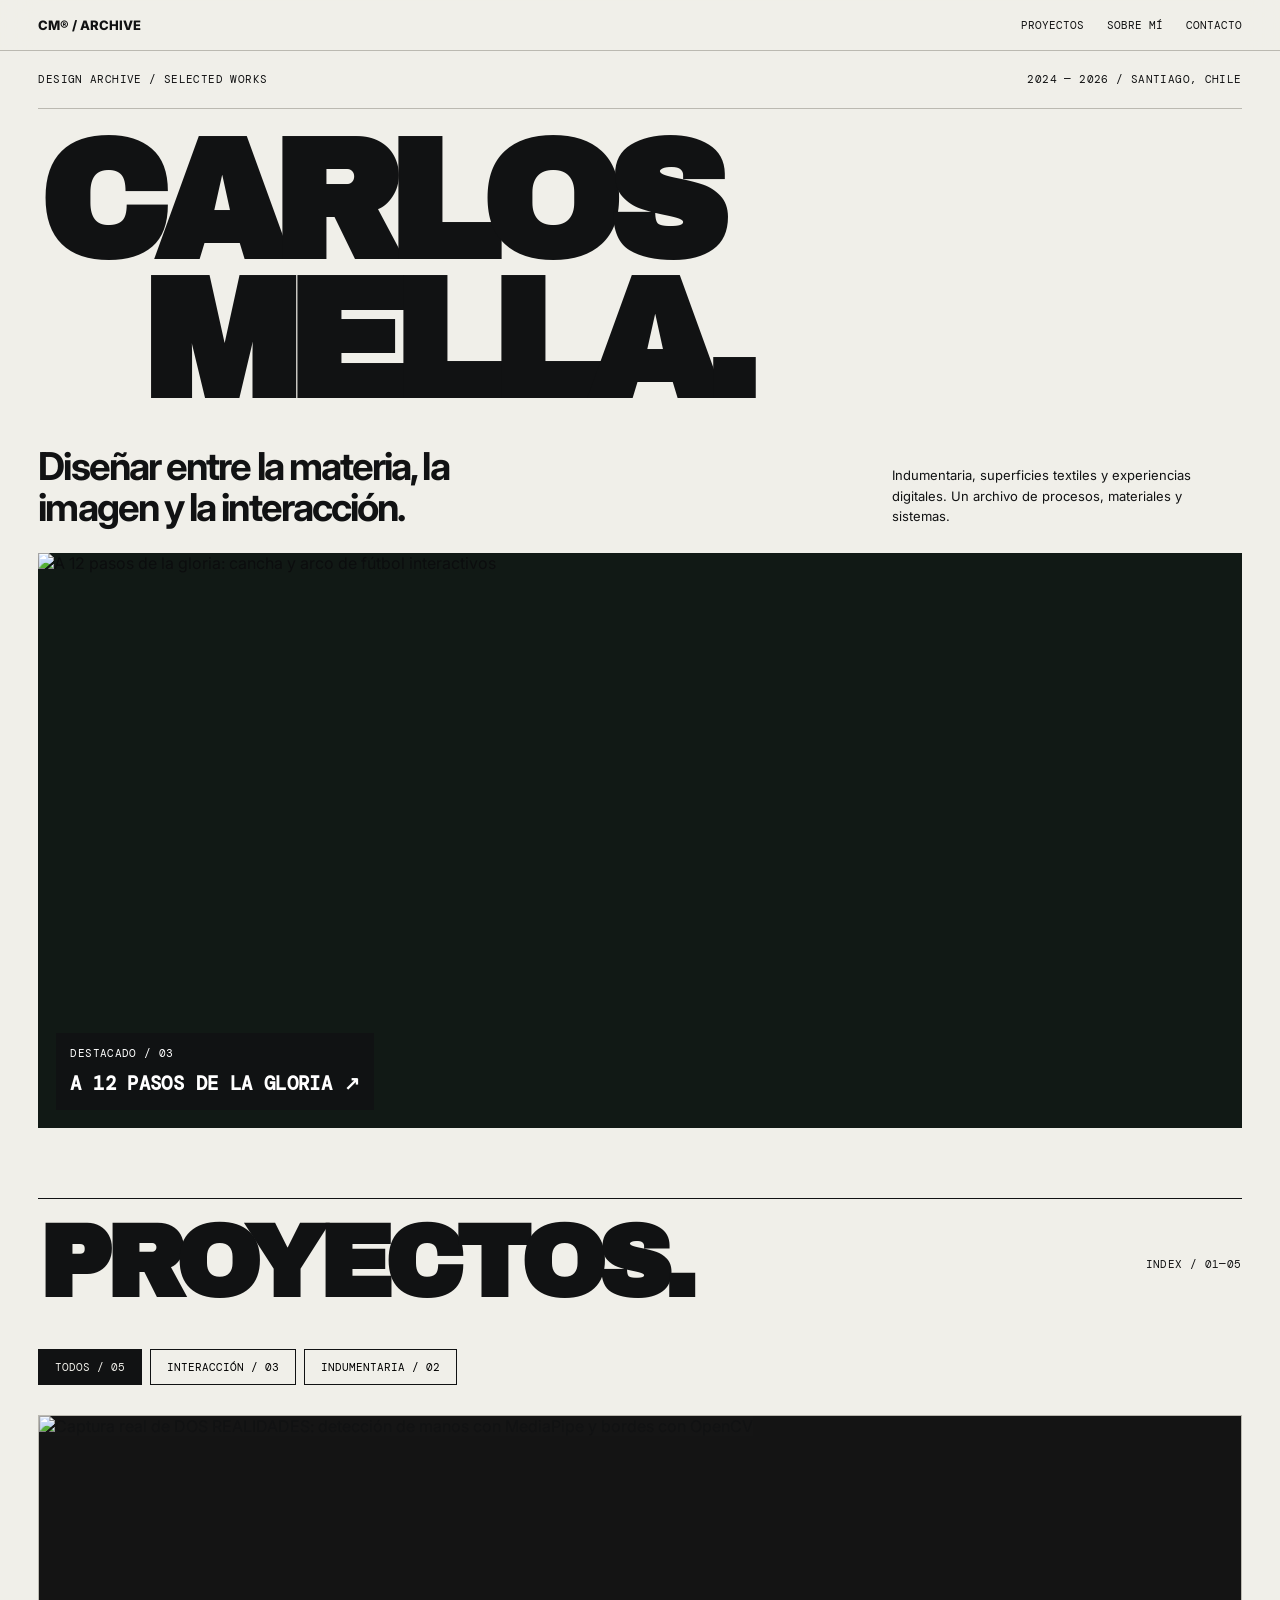
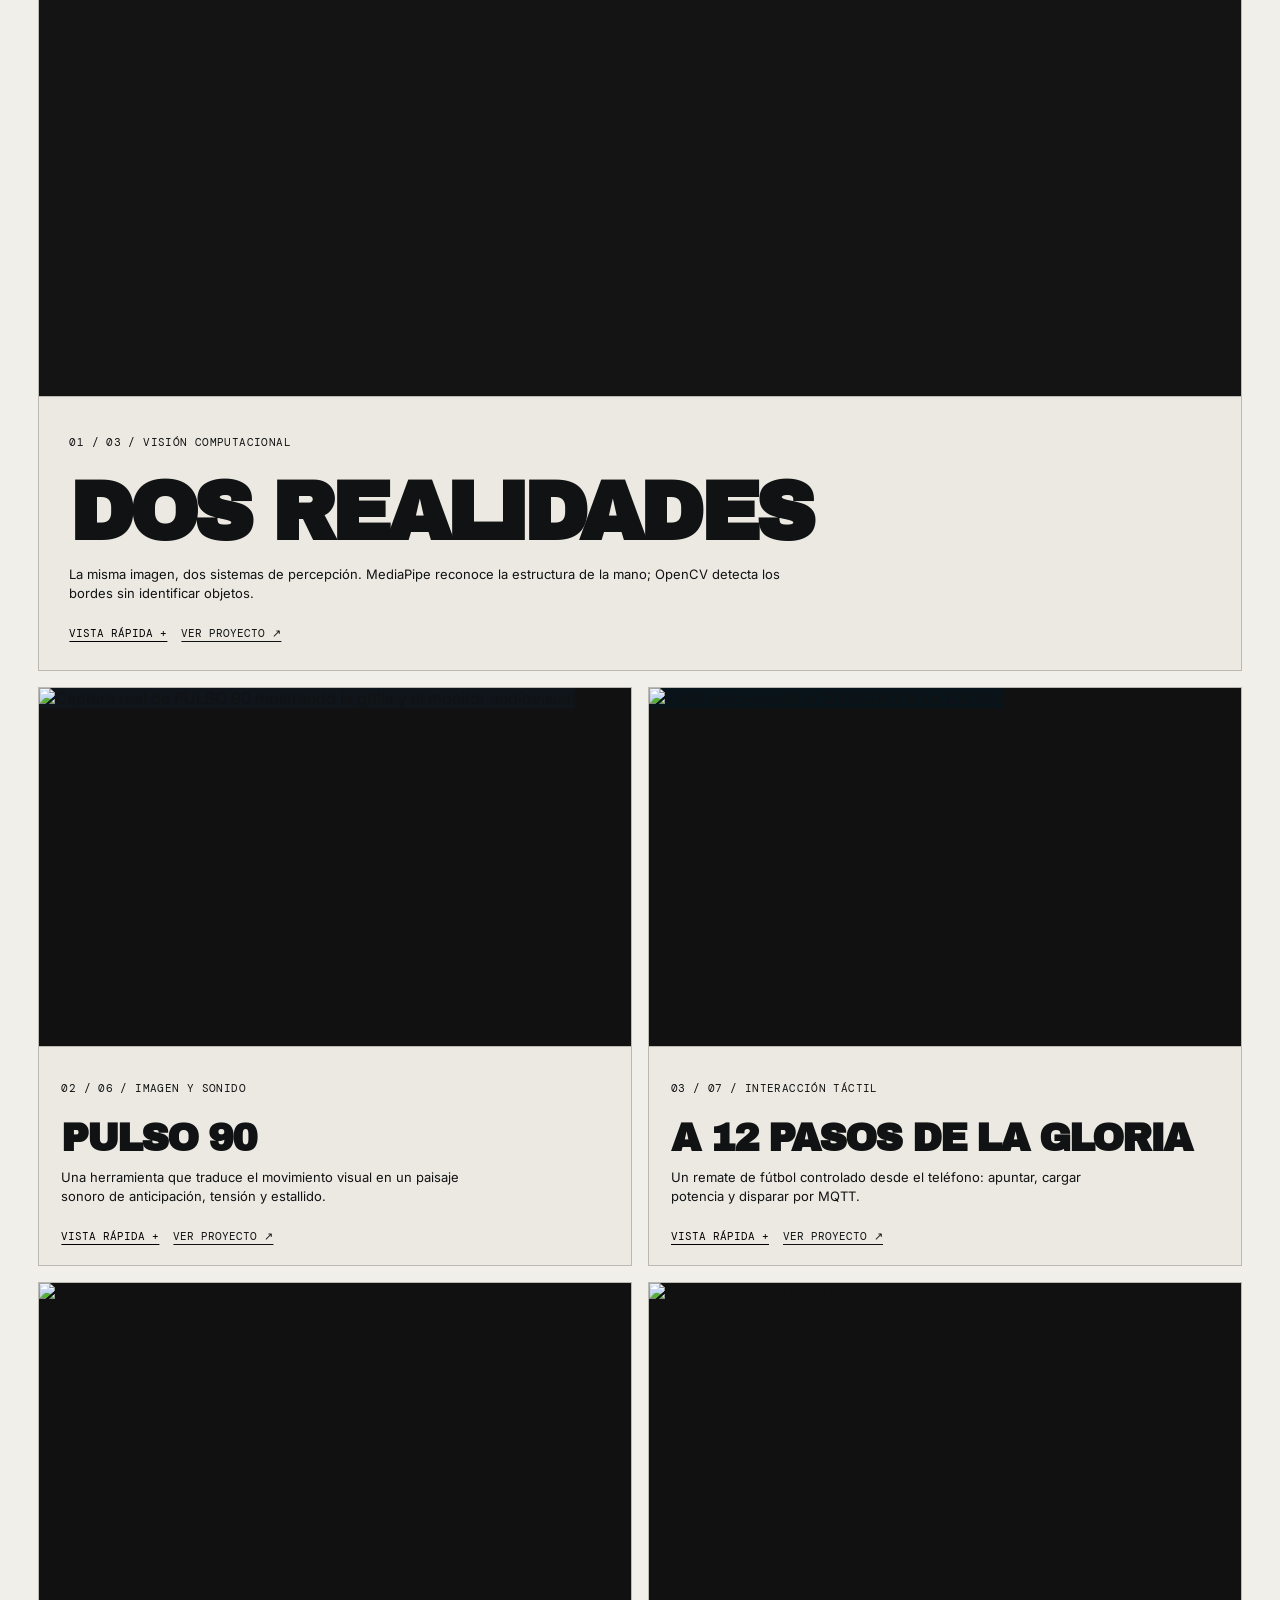
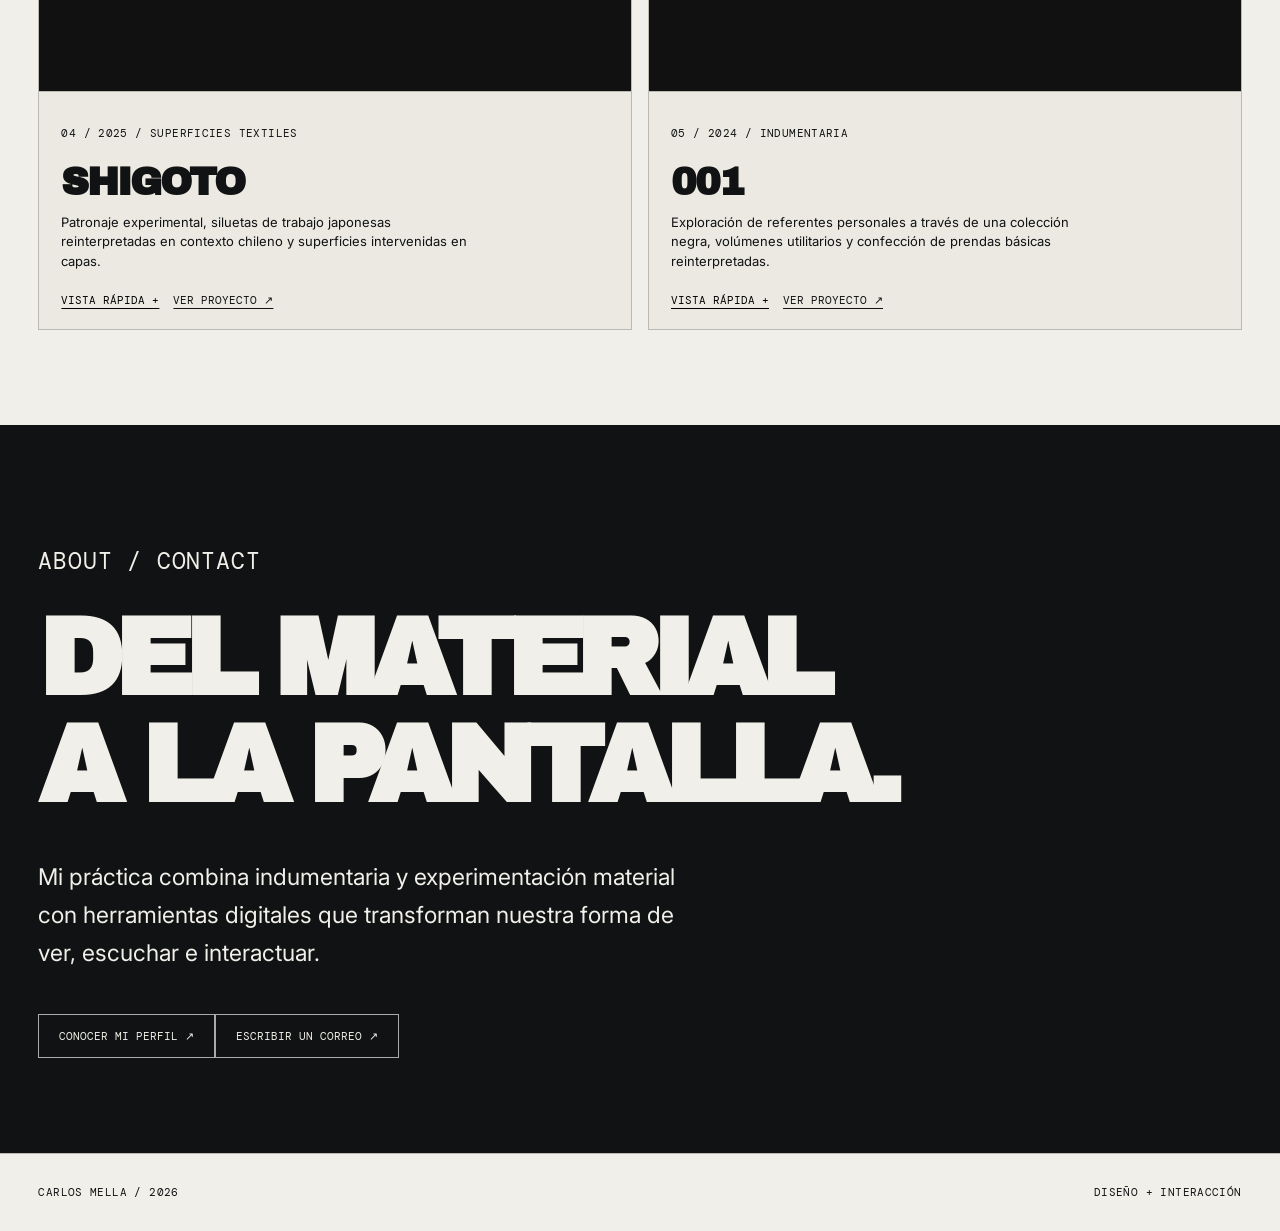
==== index.html @ 5e6cf29b "Publicación oficial del portafolio" ====
<!DOCTYPE html>
<html lang="es"><head><meta charset="utf-8"/><meta content="width=device-width,initial-scale=1" name="viewport"/><meta content="Portafolio de Carlos Mella. Diseño textil, indumentaria e interacción digital." name="description"/><title>Portafolio — Carlos Mella</title><link href="style.css" rel="stylesheet"/></head><body><header class="site-nav"><a class="brand" href="index.html">CM® / ARCHIVE</a><nav><a href="index.html#proyectos">PROYECTOS</a><a href="about.html">SOBRE MÍ</a><a href="index.html#contacto">CONTACTO</a></nav></header><main><div class="wrap"><div class="topline mono"><span>DESIGN ARCHIVE / SELECTED WORKS</span><span>2024 — 2026 / SANTIAGO, CHILE</span></div><h1 class="hero-name" data-slide-reveal aria-label="Carlos Mella"><span>CARLOS</span><span class="second">MELLA.</span></h1><div class="hero-bottom"><h2>Diseñar entre la materia, la imagen y la interacción.</h2><p>Indumentaria, superficies textiles y experiencias digitales. Un archivo de procesos, materiales y sistemas.</p></div><div class="hero-visual"><img alt="A 12 pasos de la gloria: cancha y arco de fútbol interactivos" src="assets/a-12-pasos.png"/><div class="visual-tag mono"><span>DESTACADO / 03</span><a href="proyectos/12-pasos.html">A 12 PASOS DE LA GLORIA ↗</a></div></div><section class="work" id="proyectos"><div class="section-head"><h2>PROYECTOS.</h2><span class="mono">INDEX / 01—05</span></div><div aria-label="Filtrar proyectos" class="filters" role="group"><button aria-pressed="true" class="filter" data-filter="all">TODOS / 05</button><button aria-pressed="false" class="filter" data-filter="digital">INTERACCIÓN / 03</button><button aria-pressed="false" class="filter" data-filter="material">INDUMENTARIA / 02</button></div><div class="project-grid"><article class="project-card" data-desc="La misma imagen, dos sistemas de percepción. MediaPipe reconoce la estructura de la mano; OpenCV detecta los bordes sin identificar objetos." data-page="proyectos/dos-realidades.html" data-title="DOS REALIDADES" data-type="digital"><div class="project-image"><img alt="Captura real de DOS REALIDADES: detección de manos con MediaPipe y bordes con OpenCV" loading="lazy" src="assets/dos-realidades.png"/></div><div class="project-info"><p class="mono">01 / 03 / VISIÓN COMPUTACIONAL</p><h3>DOS REALIDADES</h3><p>La misma imagen, dos sistemas de percepción. MediaPipe reconoce la estructura de la mano; OpenCV detecta los bordes sin identificar objetos.</p><div class="card-actions"><button data-preview="" type="button">VISTA RÁPIDA +</button><a href="proyectos/dos-realidades.html">VER PROYECTO ↗</a></div></div></article><article class="project-card" data-desc="Una herramienta que traduce el movimiento visual en un paisaje sonoro de anticipación, tensión y estallido." data-page="proyectos/pulso-90.html" data-title="PULSO 90" data-type="digital"><div class="project-image"><img alt="Captura real de PULSO 90 mostrando la grilla y el monitor audiovisual" loading="lazy" src="assets/pulso-90.png"/></div><div class="project-info"><p class="mono">02 / 06 / IMAGEN Y SONIDO</p><h3>PULSO 90</h3><p>Una herramienta que traduce el movimiento visual en un paisaje sonoro de anticipación, tensión y estallido.</p><div class="card-actions"><button data-preview="" type="button">VISTA RÁPIDA +</button><a href="proyectos/pulso-90.html">VER PROYECTO ↗</a></div></div></article><article class="project-card" data-desc="Un remate de fútbol controlado desde el teléfono: apuntar, cargar potencia y disparar por MQTT." data-page="proyectos/12-pasos.html" data-title="A 12 PASOS DE LA GLORIA" data-type="digital"><div class="project-image"><img alt="Vista del proyecto A 12 PASOS DE LA GLORIA" loading="lazy" src="assets/a-12-pasos.png"/></div><div class="project-info"><p class="mono">03 / 07 / INTERACCIÓN TÁCTIL</p><h3>A 12 PASOS DE LA GLORIA</h3><p>Un remate de fútbol controlado desde el teléfono: apuntar, cargar potencia y disparar por MQTT.</p><div class="card-actions"><button data-preview="" type="button">VISTA RÁPIDA +</button><a href="proyectos/12-pasos.html">VER PROYECTO ↗</a></div></div></article><article class="project-card" data-desc="Patronaje experimental, siluetas de trabajo japonesas reinterpretadas en contexto chileno y superficies intervenidas en capas." data-page="proyectos/shigoto.html" data-title="SHIGOTO" data-type="material"><div class="project-image"><img alt="Vista del proyecto SHIGOTO" loading="lazy" src="assets/shigoto-frente.jpg"/></div><div class="project-info"><p class="mono">04 / 2025 / SUPERFICIES TEXTILES</p><h3>SHIGOTO</h3><p>Patronaje experimental, siluetas de trabajo japonesas reinterpretadas en contexto chileno y superficies intervenidas en capas.</p><div class="card-actions"><button data-preview="" type="button">VISTA RÁPIDA +</button><a href="proyectos/shigoto.html">VER PROYECTO ↗</a></div></div></article><article class="project-card" data-desc="Exploración de referentes personales a través de una colección negra, volúmenes utilitarios y confección de prendas básicas reinterpretadas." data-page="proyectos/001.html" data-title="001" data-type="material"><div class="project-image"><img alt="Vista del proyecto 001" loading="lazy" src="assets/001-frente.jpg"/></div><div class="project-info"><p class="mono">05 / 2024 / INDUMENTARIA</p><h3>001</h3><p>Exploración de referentes personales a través de una colección negra, volúmenes utilitarios y confección de prendas básicas reinterpretadas.</p><div class="card-actions"><button data-preview="" type="button">VISTA RÁPIDA +</button><a href="proyectos/001.html">VER PROYECTO ↗</a></div></div></article></div></section></div><section class="statement" id="contacto"><div class="statement-inner"><p class="mono">ABOUT / CONTACT</p><h2>DEL MATERIAL<br/>A LA PANTALLA.</h2><p>Mi práctica combina indumentaria y experimentación material con herramientas digitales que transforman nuestra forma de ver, escuchar e interactuar.</p><a href="about.html">CONOCER MI PERFIL ↗</a><a href="mailto:carlos.mella1@mail.udp.cl">ESCRIBIR UN CORREO ↗</a></div></section></main><div aria-hidden="true" aria-labelledby="modal-title" aria-modal="true" class="modal" role="dialog"><div class="modal-box"><button aria-label="Cerrar" class="modal-close" id="modal-close">CERRAR ×</button><p class="mono">PROJECT / QUICK VIEW</p><h2 id="modal-title"></h2><div class="project-image" id="modal-image"></div><p id="modal-description"></p><a class="pill-link" href="#" id="modal-page">VER PROYECTO COMPLETO ↗</a></div></div><footer class="mono"><span>CARLOS MELLA / 2026</span><span>DISEÑO + INTERACCIÓN</span></footer><script defer src="components/slide-up-reveal.js"></script><script defer src="script.js"></script></body></html>
---- style.css ----
@import url('https://fonts.googleapis.com/css2?family=Archivo+Black&family=DM+Mono:wght@400;500&family=Inter:wght@400;500;600;700&display=swap');
:root{--paper:#f0efe9;--ink:#111213;--line:#bbb9b1;--violet:#4d47aa;--muted:#666860}*{box-sizing:border-box}html{scroll-behavior:smooth}body{margin:0;background:var(--paper);color:var(--ink);font-family:Inter,Arial,sans-serif}a{color:inherit}button{font:inherit;cursor:pointer}.mono{font:11px/1.5 'DM Mono',monospace;letter-spacing:.035em;text-transform:uppercase}.site-nav{position:sticky;top:0;z-index:60;background:rgba(240,239,233,.96);backdrop-filter:blur(16px);border-bottom:1px solid var(--line);display:flex;align-items:center;justify-content:space-between;gap:20px;padding:16px 3vw}.brand{text-decoration:none;font-weight:800;font-size:13px}.site-nav nav{display:flex;gap:23px}.site-nav nav a{text-decoration:none; font:11px 'DM Mono',monospace;text-transform:uppercase}.site-nav a:hover{color:var(--violet)}.wrap{width:min(1500px,94vw);margin:auto}.topline{display:flex;justify-content:space-between;gap:15px;border-bottom:1px solid var(--line);padding:20px 0}.hero-name{font-family:'Archivo Black',Impact,sans-serif;font-size:clamp(80px,17.1vw,290px);line-height:.8;letter-spacing:-.09em;margin:32px 0 28px;overflow:hidden}.hero-name span{display:block}.hero-name .second{margin-left:12vw}.hero-bottom{display:grid;grid-template-columns:1fr 1fr;gap:24px;align-items:end;padding:8px 0 40px}.hero-bottom h2{max-width:530px;font-size:clamp(22px,3vw,42px);line-height:1.06;letter-spacing:-.05em;margin:0}.hero-bottom p{font-size:13px;max-width:350px;line-height:1.6;margin:0 0 0 auto}.hero-visual{height:min(66vw,660px);min-height:350px;background:#111915;position:relative;overflow:hidden}.hero-visual img{width:100%;height:100%;object-fit:cover;object-position:center 45%;filter:contrast(1.05)}.visual-tag{position:absolute;bottom:18px;left:18px;color:white;background:rgba(17,18,19,.82);padding:12px 14px}.visual-tag a{display:block;text-decoration:none;margin-top:8px;font-size:19px;font-weight:700}.section-head{border-top:1px solid var(--ink);padding:16px 0 18px;display:flex;align-items:center;justify-content:space-between;gap:15px}.section-head h2{margin:0;font-family:'Archivo Black',Impact,sans-serif;font-size:clamp(38px,8vw,105px);letter-spacing:-.075em;line-height:.95}.work{padding:95px 0}.filters{display:flex;gap:8px;flex-wrap:wrap;margin:18px 0 30px}.filter{background:transparent;border:1px solid var(--ink);padding:10px 16px;text-transform:uppercase;font:11px 'DM Mono',monospace}.filter[aria-pressed=true],.filter:hover{background:var(--ink);color:var(--paper)}.project-grid{display:grid;grid-template-columns:repeat(6,1fr);gap:14px}.project-card{grid-column:span 2;display:flex;flex-direction:column;min-width:0;border:1px solid var(--line);background:#e4e2da}.project-card:nth-child(1),.project-card:nth-child(2){grid-column:span 3}.project-card[hidden]{display:none}.project-image{aspect-ratio:1.35;background:#111;overflow:hidden;position:relative}.project-image img{width:100%;height:100%;object-fit:cover;transition:transform .5s ease}.project-card:hover .project-image img{transform:scale(1.035)}.project-image.placeholder{display:grid;place-items:center;position:relative;overflow:hidden;background:#111a1c;color:#ecece5}.project-image.placeholder::before{content:'';position:absolute;inset:0;background:repeating-linear-gradient(0deg,transparent 0 14px,rgba(255,255,255,.06) 14px 15px),repeating-linear-gradient(90deg,transparent 0 38px,rgba(255,255,255,.05) 38px 39px)}.project-image.placeholder strong{z-index:1;font-family:'Archivo Black';font-size:clamp(25px,4vw,65px);letter-spacing:-.065em;text-align:center;padding:20px}.project-card[data-type=material] .project-image{aspect-ratio:1.2}.project-image img[src*=shigoto],.project-image img[src*='001']{object-position:center 27%}.project-info{padding:18px;display:flex;flex-direction:column;flex:1;gap:10px}.project-info h3{font-family:'Archivo Black';font-size:clamp(20px,3vw,34px);letter-spacing:-.055em;line-height:1.05;margin:0}.project-info p:not(.mono){font-size:13px;line-height:1.5;max-width:420px}.card-actions{display:flex;flex-wrap:wrap;gap:14px;margin-top:auto;padding-top:12px}.card-actions a,.card-actions button{border:0;background:transparent;text-decoration:underline;text-underline-offset:4px;padding:0;font:11px 'DM Mono',monospace;text-transform:uppercase}.card-actions a:hover,.card-actions button:hover{color:var(--violet)}.statement{background:#111213;color:var(--paper);padding:95px 3vw}.statement-inner{max-width:1450px;margin:auto}.statement h2{font-family:'Archivo Black';font-size:clamp(40px,8.5vw,138px);letter-spacing:-.085em;line-height:.98;margin:25px 0 40px}.statement p{max-width:650px;line-height:1.65;font-size:clamp(16px,2vw,23px)}.statement a{display:inline-block;margin-top:18px;padding:14px 20px;border:1px solid #aaa;text-decoration:none;font:11px 'DM Mono',monospace}.statement a:hover{background:var(--paper);color:var(--ink)}footer{padding:30px 3vw;display:flex;justify-content:space-between;border-top:1px solid var(--line)}.modal{position:fixed;inset:0;z-index:100;background:rgba(13,13,14,.75);display:none;align-items:center;justify-content:center;padding:25px}.modal[aria-hidden=false]{display:flex}.modal-box{background:var(--paper);width:min(830px,100%);max-height:90vh;overflow:auto;padding:24px;position:relative}.modal-close{position:absolute;right:20px;top:18px;border:1px solid black;background:transparent;padding:5px 12px}.modal-box h2{font-family:'Archivo Black';font-size:clamp(35px,6vw,80px);line-height:1;letter-spacing:-.07em;padding-right:42px}.modal-box img{width:100%;max-height:360px;object-fit:cover}.modal-box p{line-height:1.6}.modal-box .link{display:inline-block;margin:15px 20px 10px 0}.page-head{padding:60px 0 30px;border-bottom:1px solid var(--line)}.page-head h1{font-family:'Archivo Black';letter-spacing:-.075em;font-size:clamp(56px,11vw,165px);line-height:.92;max-width:1300px;margin:15px 0}.page-head p{max-width:670px;font-size:clamp(17px,2vw,25px);line-height:1.4}.page-hero{width:100%;max-height:760px;object-fit:contain;background:#151719;margin:40px 0}.page-columns{display:grid;grid-template-columns:1fr 1fr;gap:40px;padding:25px 0 80px}.page-columns h2{font-family:'Archivo Black';font-size:clamp(25px,4vw,45px);letter-spacing:-.05em}.page-columns p{max-width:600px;line-height:1.7}.project-gallery{display:grid;grid-template-columns:repeat(2,minmax(0,1fr));gap:12px;margin:20px 0 100px}.project-gallery img{width:100%;height:100%;max-height:630px;object-fit:cover}.project-gallery img:first-child{grid-column:span 2}.pill-link{display:inline-block;padding:12px 16px;border:1px solid var(--ink);text-decoration:none;margin:6px 8px 6px 0;font:11px 'DM Mono',monospace}.pill-link:hover{background:var(--ink);color:var(--paper)}.missing{background:#deddd6;border:1px dashed #777;padding:20px;margin:20px 0;font:12px/1.6 'DM Mono',monospace}.about-pic{background:#111;min-height:250px;display:flex;align-items:center;justify-content:center;color:white}.about-pic img{max-height:600px;width:100%;object-fit:cover}@media(max-width:800px){.hero-name{font-size:18vw}.hero-name .second{margin-left:0}.hero-bottom{grid-template-columns:1fr}.hero-bottom p{margin:0}.project-card,.project-card:nth-child(1),.project-card:nth-child(2){grid-column:span 3}.page-columns{grid-template-columns:1fr}.site-nav nav{gap:12px}}@media(max-width:540px){.project-card,.project-card:nth-child(1),.project-card:nth-child(2){grid-column:span 6}.hero-name{font-size:18.5vw}.hero-visual{min-height:280px;height:76vw}.project-gallery{grid-template-columns:1fr}.project-gallery img:first-child{grid-column:span 1}.site-nav{padding:14px 4vw}.site-nav nav a{font-size:9px}.statement{padding:75px 4vw}.project-image{aspect-ratio:1.35}}@media(prefers-reduced-motion:reduce){*,*::before,*::after{scroll-behavior:auto!important;transition:none!important;animation:none!important}}

/* ========== V2 — SISTEMA EDITORIAL / AJUSTES ========== */
html{scroll-padding-top:76px}
.site-nav{padding-block:17px}
.hero-name{font-size:clamp(72px,13.1vw,205px);line-height:.83;letter-spacing:-.085em;margin:25px 0 26px}
.hero-name .second{margin-left:8vw}
.hero-bottom{padding-bottom:26px}
.hero-visual{height:clamp(320px,48vw,575px)}
.hero-visual img{object-fit:cover;object-position:center 38%}
.work{padding-top:70px}
.project-grid{grid-template-columns:repeat(12,minmax(0,1fr));gap:16px}
.project-card,.project-card:nth-child(1),.project-card:nth-child(2){grid-column:span 6}
.project-card:nth-child(1){grid-column:span 12;display:grid;grid-template-columns:minmax(0,1.45fr) minmax(280px,.55fr);min-height:430px}
.project-card:nth-child(1) .project-image{aspect-ratio:auto;height:100%}
.project-card:nth-child(1) .project-info{justify-content:end;padding:28px}
.project-card:nth-child(1) h3{font-size:clamp(35px,5.5vw,78px)}
.project-card:nth-child(3){grid-column:span 6}
.project-card:nth-child(4),.project-card:nth-child(5){grid-column:span 6}
.project-card .project-image{aspect-ratio:1.65}
.project-card .project-image img{object-fit:cover;object-position:center center}
.project-card:nth-child(3) .project-image img{object-fit:contain;background:#08131a;object-position:center}
.project-card[data-type=material] .project-image{aspect-ratio:1.45}
.project-card[data-type=material] .project-image img{object-position:center 18%}
.project-info{padding:22px;min-height:210px;background:#ebe9e2;border-top:1px solid var(--line)}
.project-info h3{font-size:clamp(23px,3vw,43px)}
.project-card:nth-child(1) .project-info{border-top:none;border-left:1px solid var(--line)}
.project-info p:not(.mono){margin:0}
.project-grid[data-view=material] .project-card[data-type=material]{grid-column:span 6}
.project-grid[data-view=digital] .project-card:nth-child(1){grid-column:span 12}
.page-head{padding-top:45px}
.page-head h1{font-size:clamp(48px,9vw,142px);line-height:.94}
.project-detail .page-head{border-bottom:0}
.detail-kicker{display:flex;justify-content:space-between;border-bottom:1px solid var(--line);padding-bottom:14px;gap:14px}
.project-detail .page-head>p{max-width:840px}
.project-feature{margin:10px 0 70px;background:#11191c;overflow:hidden}
.project-feature img{display:block;width:100%;height:auto;max-height:790px;object-fit:contain}
.media-note{display:block;padding:12px 20px;color:#b9b8b0;background:#11191c;font-size:10px}
.accent-period{color:var(--violet)}
.detail-intro{display:grid;grid-template-columns:1fr 1fr;gap:6vw;padding:30px 0 100px;border-top:1px solid var(--ink)}
.detail-intro h2,.record-title h2{font-family:'Archivo Black',Impact,sans-serif;font-size:clamp(33px,5vw,74px);letter-spacing:-.065em;line-height:1.06;margin:20px 0}
.detail-intro>div:last-child{padding-top:28px}
.detail-intro p:not(.mono),.record-body p{font-size:clamp(15px,1.4vw,20px);line-height:1.65;margin:0 0 18px}
.detail-links{display:flex;gap:8px;flex-wrap:wrap;margin-top:24px}
.record-section{background:#181a1b;color:var(--paper);margin:0 calc(-3vw) 36px;padding:54px 3vw 75px;display:grid;grid-template-columns:.9fr 1.1fr;gap:5vw}
.record-section .record-body{padding-top:20px}
.video-slot{display:flex;flex-direction:column;align-items:flex-start;justify-content:space-between;gap:38px;min-height:220px;background:#222528;color:#ebebe5;border:1px solid #777a74;padding:22px;margin:20px 0}
.video-slot span:last-child{font-size:13px;color:#c8c6c0;line-height:1.5}
.record-section .video-slot{border-color:#71716e}
.next-project{display:flex;justify-content:space-between;gap:15px;padding:20px 0 65px;border-top:1px solid var(--line);font:12px 'DM Mono',monospace}
.next-project a{text-decoration:none}.next-project a:hover{text-decoration:underline}
@media(max-width:900px){.hero-name{font-size:14vw}.hero-name .second{margin-left:0}.project-card:nth-child(1){grid-template-columns:1fr;min-height:0}.project-card:nth-child(1) .project-image{height:auto;aspect-ratio:1.65}.project-card:nth-child(1) .project-info{border-left:0;border-top:1px solid var(--line)}.project-card:nth-child(1) h3{font-size:clamp(25px,5vw,50px)}.detail-intro,.record-section{grid-template-columns:1fr}.detail-intro>div:last-child{padding-top:0}}
@media(max-width:630px){.hero-name{font-size:16.2vw;margin-top:23px}.hero-bottom h2{font-size:clamp(23px,7vw,38px)}.hero-visual{height:75vw;min-height:250px}.project-grid{grid-template-columns:1fr}.project-card,.project-card:nth-child(1),.project-card:nth-child(2),.project-card:nth-child(3),.project-card:nth-child(4),.project-card:nth-child(5),.project-grid[data-view=material] .project-card[data-type=material]{grid-column:span 1}.project-card:nth-child(1) .project-image{aspect-ratio:1.3}.project-card .project-image{aspect-ratio:1.5}.project-card:nth-child(3) .project-image img{object-fit:contain}.detail-kicker{flex-direction:column}.record-section{margin-inline:-3.2vw;padding:35px 4vw}.detail-intro{padding-bottom:65px}.next-project{flex-wrap:wrap}}
/* Garantiza que el filtro oculte incluso la tarjeta editorial destacada */
.project-card[hidden]{display:none!important}

/* V3 — fotografía auténtica + tipografía legible para DOS REALIDADES */
.project-card:nth-child(1){display:flex;flex-direction:column;grid-column:span 12;min-height:0}
.project-card:nth-child(1) .project-image{height:auto;aspect-ratio:2.07;min-height:0;width:100%;background:#141414}
.project-card:nth-child(1) .project-image img{width:100%;height:100%;object-fit:contain;object-position:center;background:#151515}
.project-card:nth-child(1) .project-info{width:100%;border-left:0;border-top:1px solid var(--line);padding:26px 30px 30px;min-height:0}
.project-card:nth-child(1) .project-info h3{font-size:clamp(34px,6.5vw,92px);letter-spacing:-.06em;line-height:1;overflow-wrap:normal;word-break:normal}
.project-card:nth-child(1) .project-info p:not(.mono){max-width:740px}
.project-card:nth-child(2) .project-image img{object-fit:contain;object-position:center;background:#10151c}
@media(max-width:630px){.project-card:nth-child(1) .project-image{aspect-ratio:1.5}.project-card:nth-child(1) .project-image img{object-fit:cover;object-position:center}.project-card:nth-child(1) .project-info{padding:20px}.project-card:nth-child(1) .project-info h3{font-size:clamp(28px,8.5vw,58px)}}

/* V4 — ABOUT / IDENTIDAD, TRAYECTORIA, INTERESES Y DOS FOTOGRAFÍAS */
.about-layout{padding-bottom:45px}
.about-heading{padding-bottom:35px}
.about-heading .detail-kicker{border-bottom:1px solid var(--line)}
.about-heading h1{font-size:clamp(62px,10vw,150px);margin:27px 0 18px}
.about-heading>p{max-width:800px}
.about-lead{display:grid;grid-template-columns:minmax(0,1fr) minmax(0,.9fr);gap:clamp(25px,5vw,88px);padding:55px 0 110px;align-items:start}
.about-copy h2,.about-section-head h2,.about-interests h2,.about-contact h2{font-family:'Archivo Black',Impact,sans-serif;letter-spacing:-.075em;line-height:.94;margin:18px 0 38px;font-size:clamp(45px,6vw,95px)}
.about-copy p:not(.mono),.about-interests p:not(.mono){font-size:clamp(16px,1.45vw,20px);line-height:1.68;max-width:650px;margin:0 0 23px}
.portrait{margin:0;min-width:0}
.portrait img{display:block;width:100%;height:auto;max-height:790px;object-fit:cover;object-position:center}
.portrait figcaption{padding-top:13px;color:var(--muted)}
.about-experience{border-top:1px solid var(--ink);padding:32px 0 105px}
.about-section-head{display:grid;grid-template-columns:1fr 2fr;gap:20px;align-items:start}
.about-section-head h2{margin-top:0}
.experience-columns{display:grid;grid-template-columns:1fr 1fr;gap:clamp(20px,4vw,70px)}
.experience-block{border-top:1px solid var(--line);padding:23px 0 0}
.experience-block h3{font-family:'Archivo Black',Impact,sans-serif;line-height:1.1;letter-spacing:-.05em;font-size:clamp(23px,2.8vw,41px);margin:18px 0 25px}
.experience-block p:not(.mono){max-width:600px;font-size:16px;line-height:1.7}
.about-interests{background:#18191a;color:var(--paper);display:grid;grid-template-columns:1fr 1fr;gap:clamp(25px,5vw,85px);margin:0 -3vw;padding:clamp(28px,4vw,65px) 3vw;align-items:center}
.about-interests h2{margin-bottom:36px}
.about-interests .portrait-stadium img{max-height:710px;object-position:center 36%}
.about-interests .portrait figcaption{color:#c3c1bc}
.about-contact{padding:92px 0 72px;border-bottom:1px solid var(--ink)}
.about-contact h2{font-size:clamp(45px,8vw,112px);margin-bottom:30px}
.contact-links{display:flex;gap:10px;flex-wrap:wrap}
.contact-links a{font:12px 'DM Mono',monospace;text-decoration:none;border:1px solid var(--ink);padding:15px 22px;transition:background .15s,color .15s}
.contact-links a:hover{background:var(--ink);color:var(--paper)}
.contact-address{font-size:13px;margin-top:25px}
/* Llevar los anclajes justo bajo la barra sticky. */
#proyectos,#contacto{scroll-margin-top:75px}
@media(max-width:850px){.about-lead,.about-interests{grid-template-columns:1fr}.about-lead{gap:30px;padding:30px 0 70px}.portrait-main{max-width:650px}.about-section-head{grid-template-columns:1fr}.about-section-head h2{margin:6px 0 30px}.about-interests .portrait{width:min(100%,630px)} }
@media(max-width:600px){.experience-columns{grid-template-columns:1fr}.about-experience{padding-bottom:65px}.about-interests{padding:35px 4vw;margin-inline:-3.2vw}.about-contact{padding:60px 0 50px}.about-heading h1{font-size:clamp(55px,14vw,85px)}.portrait img{max-height:none}}


/* V5 — Slide Up Reveal: componente de texto adaptado de 21st.dev/@satoriui (MIT). */
.hero-name .slide-reveal-mask{display:block;overflow:hidden;line-height:1.02;padding-bottom:.04em;margin-bottom:-.04em}
.hero-name .slide-reveal-mask > span{display:block;will-change:transform,opacity}
@media(prefers-reduced-motion:reduce){.hero-name .slide-reveal-mask>span{will-change:auto}}
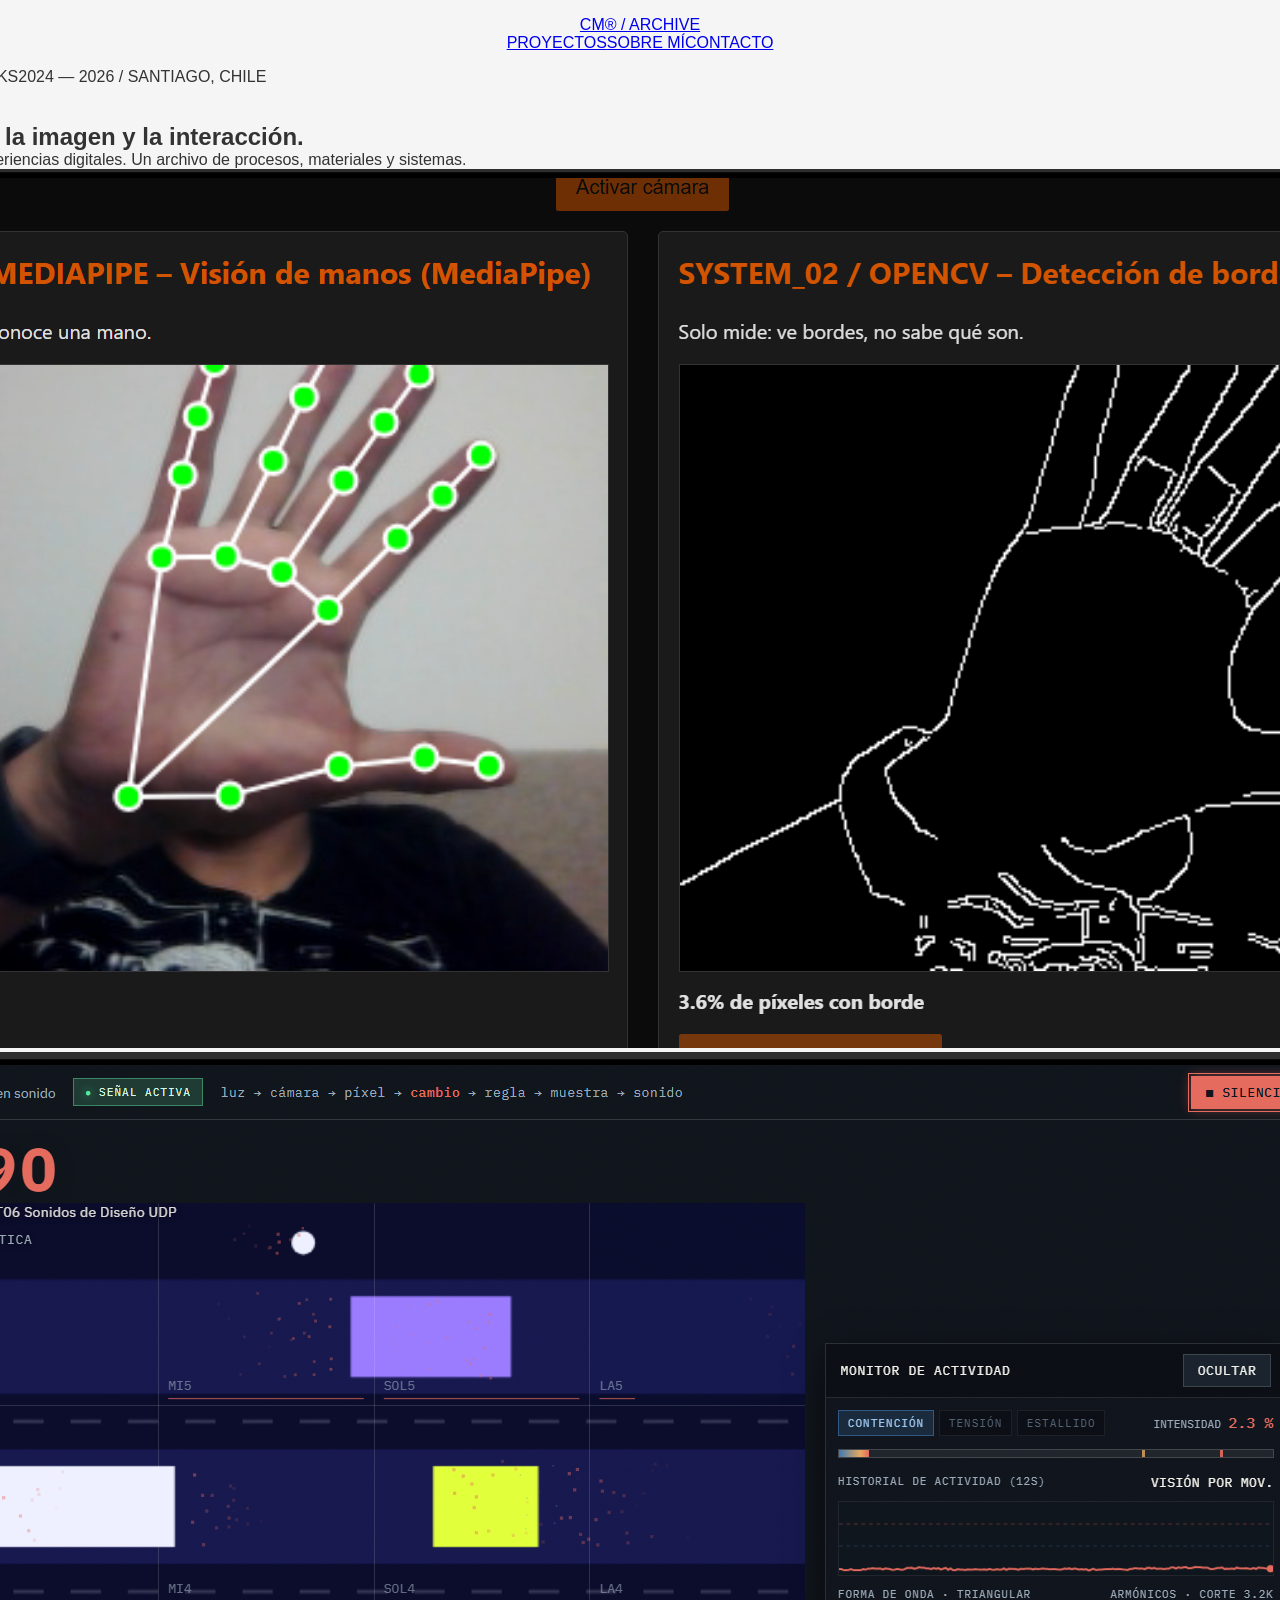
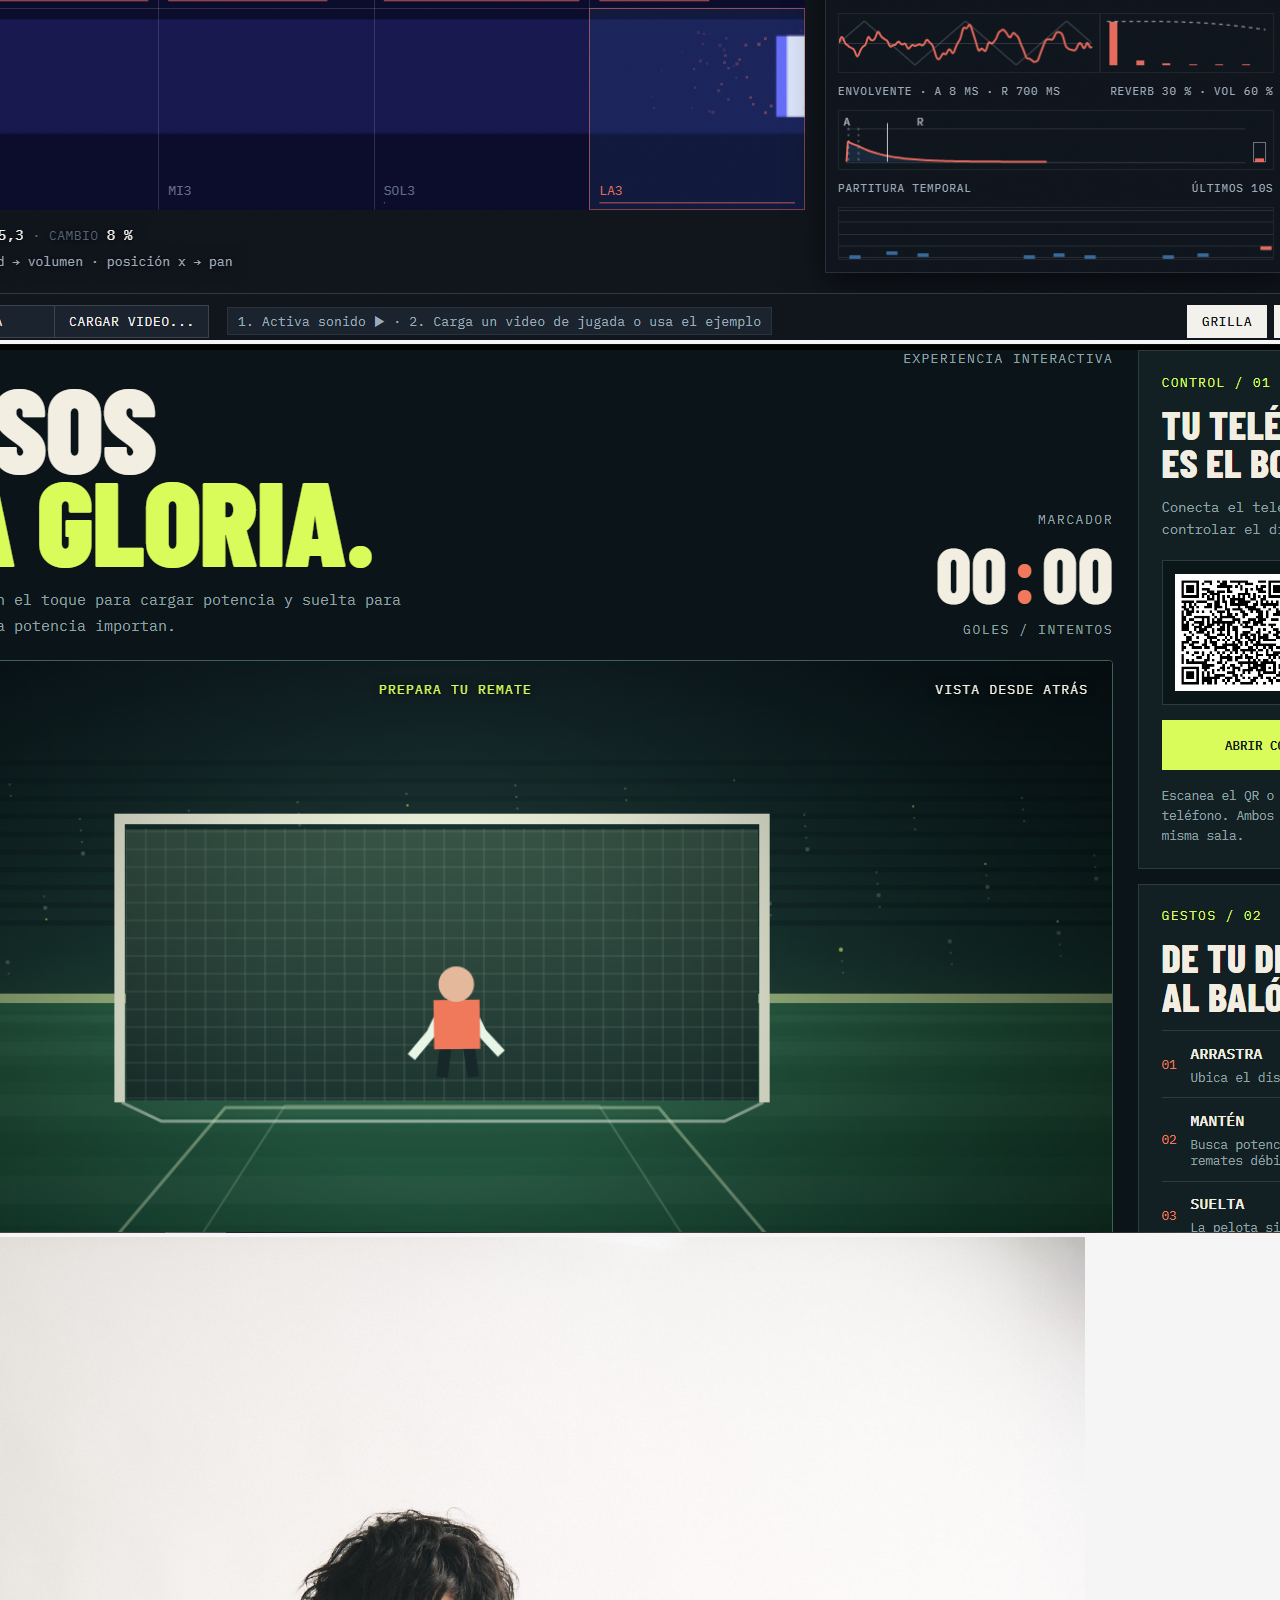
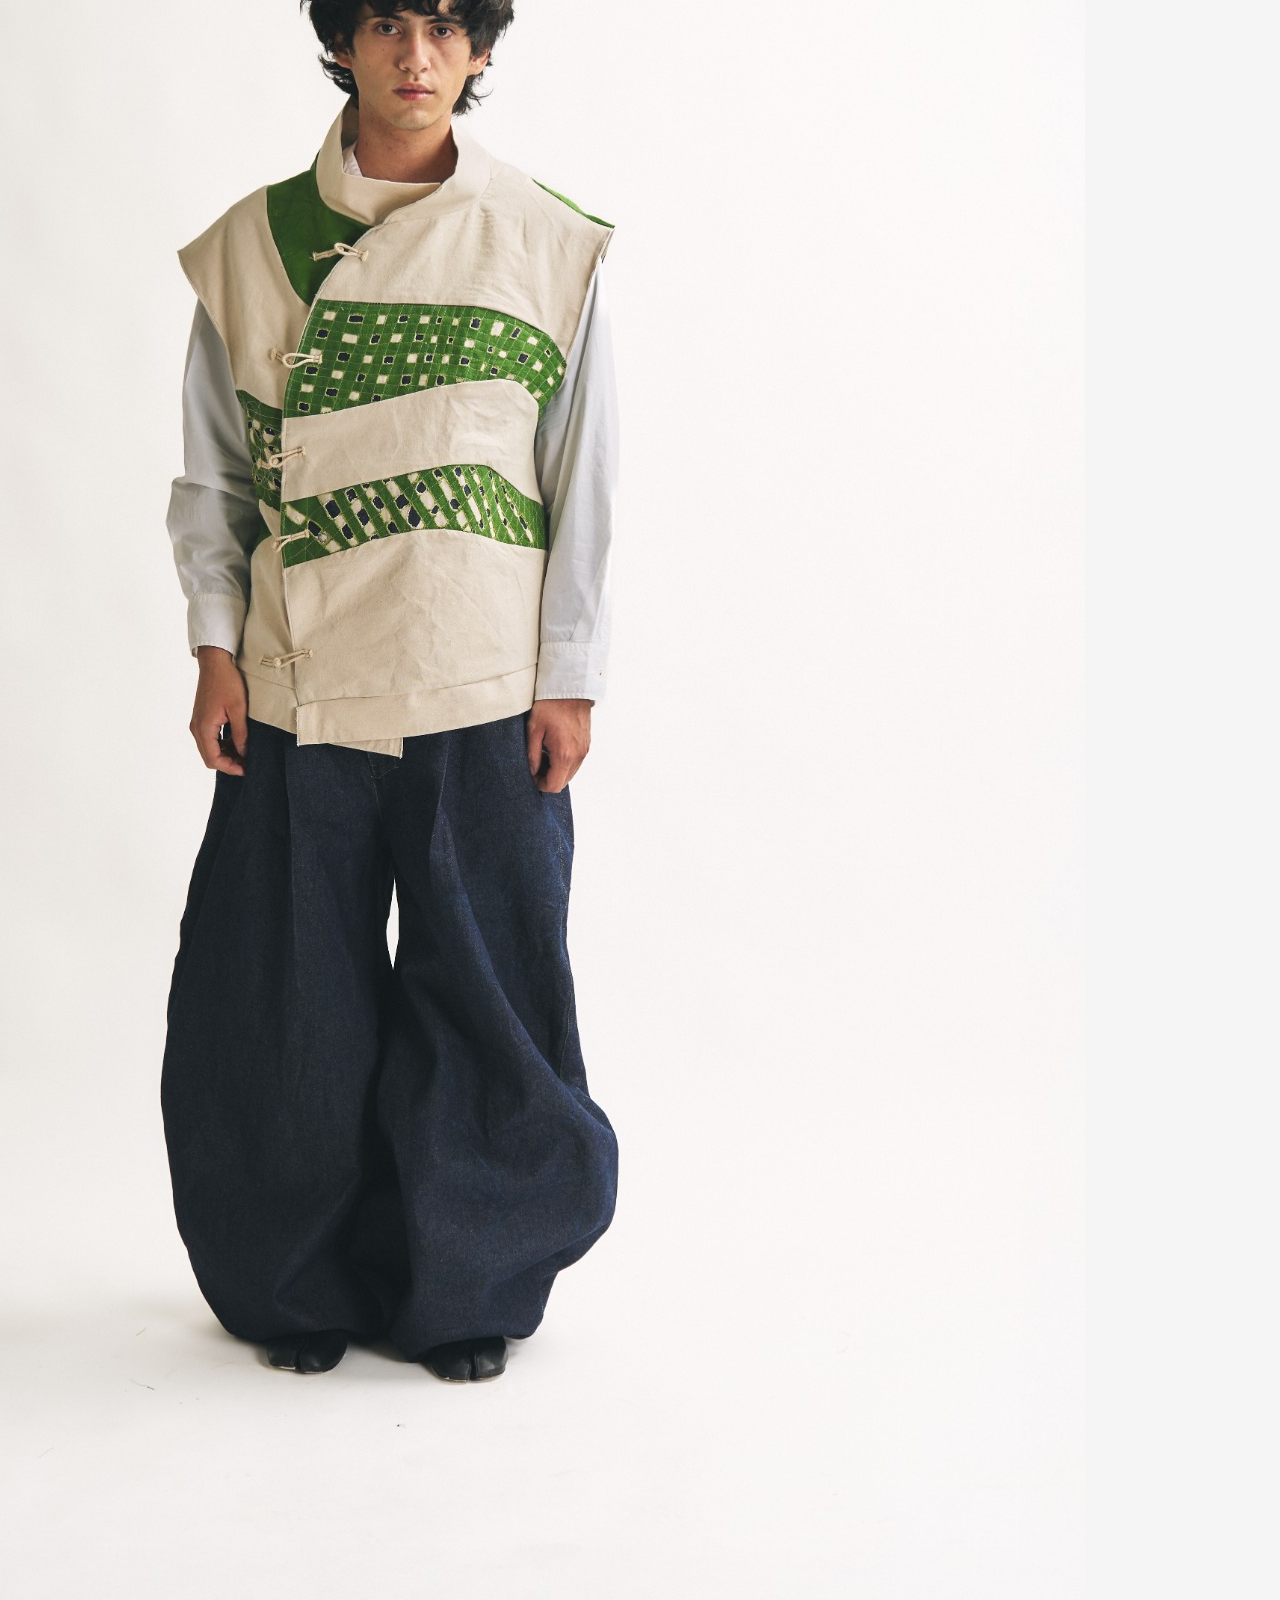
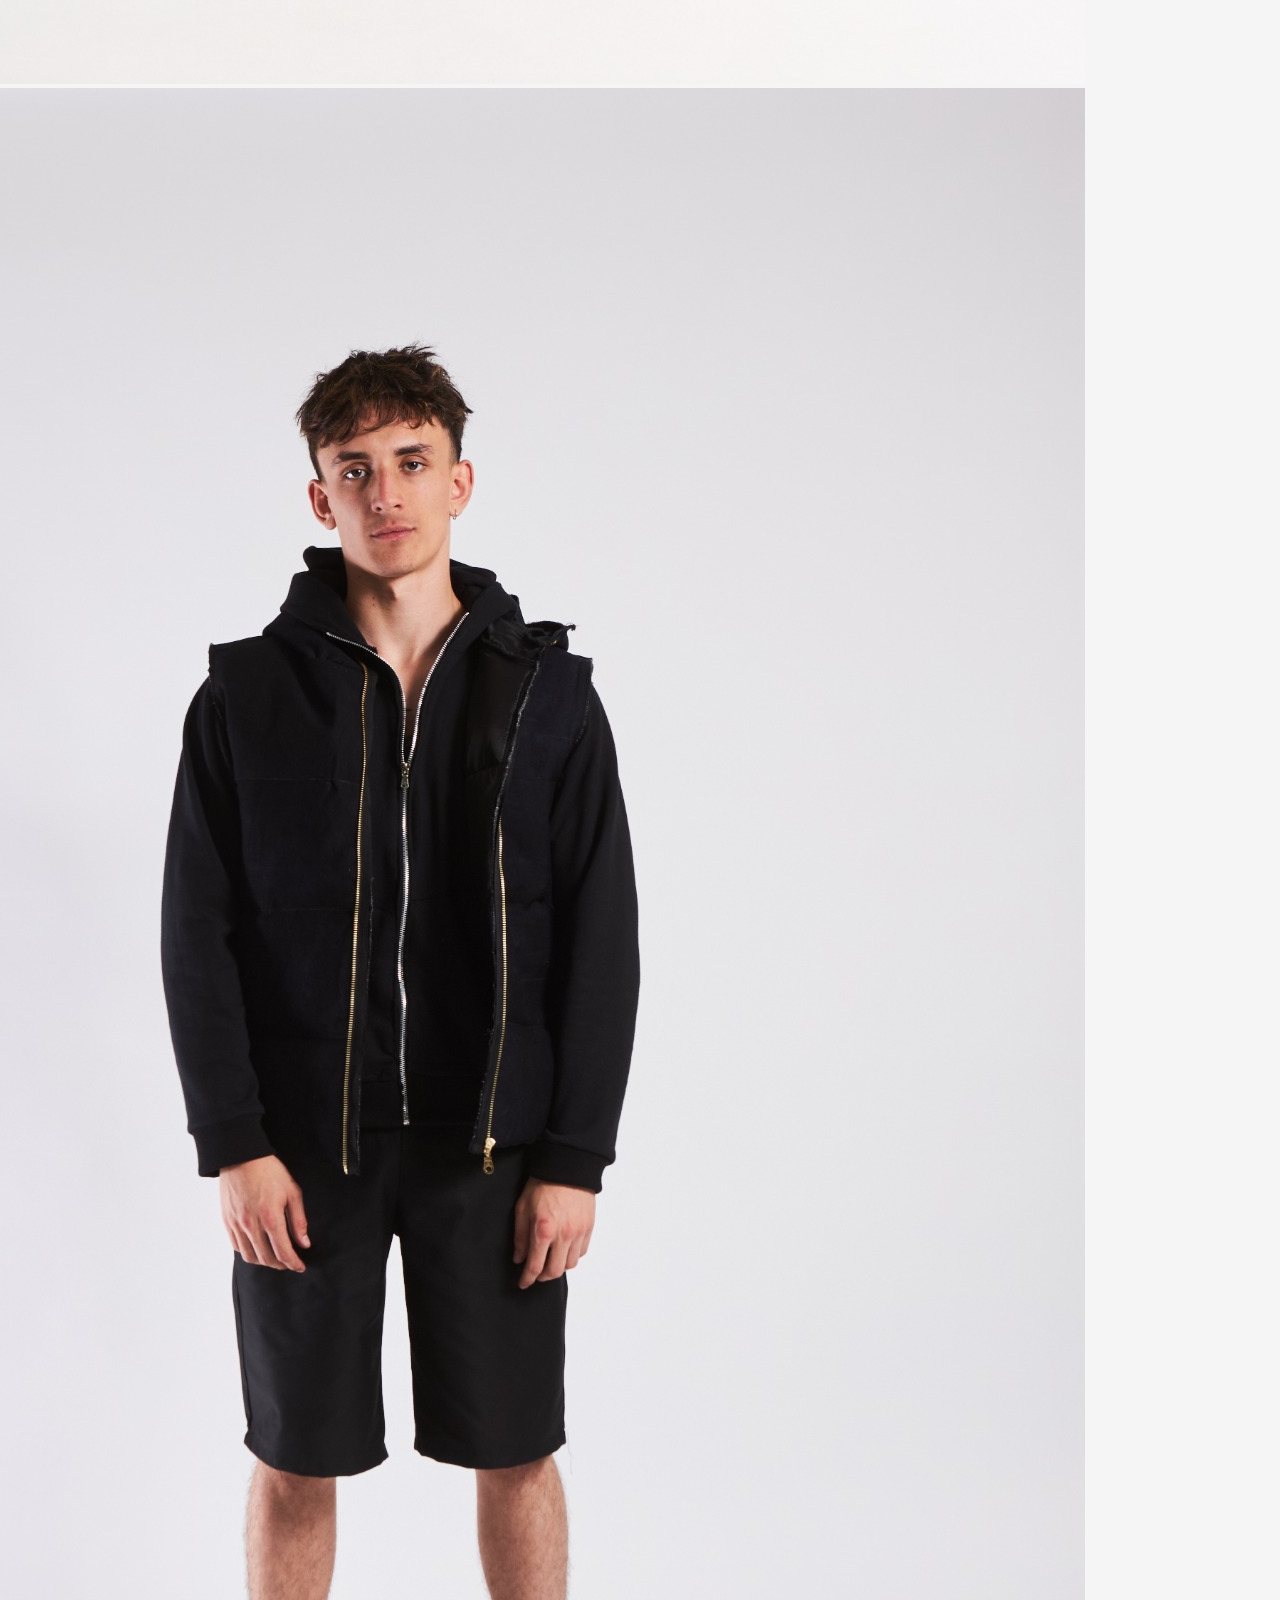
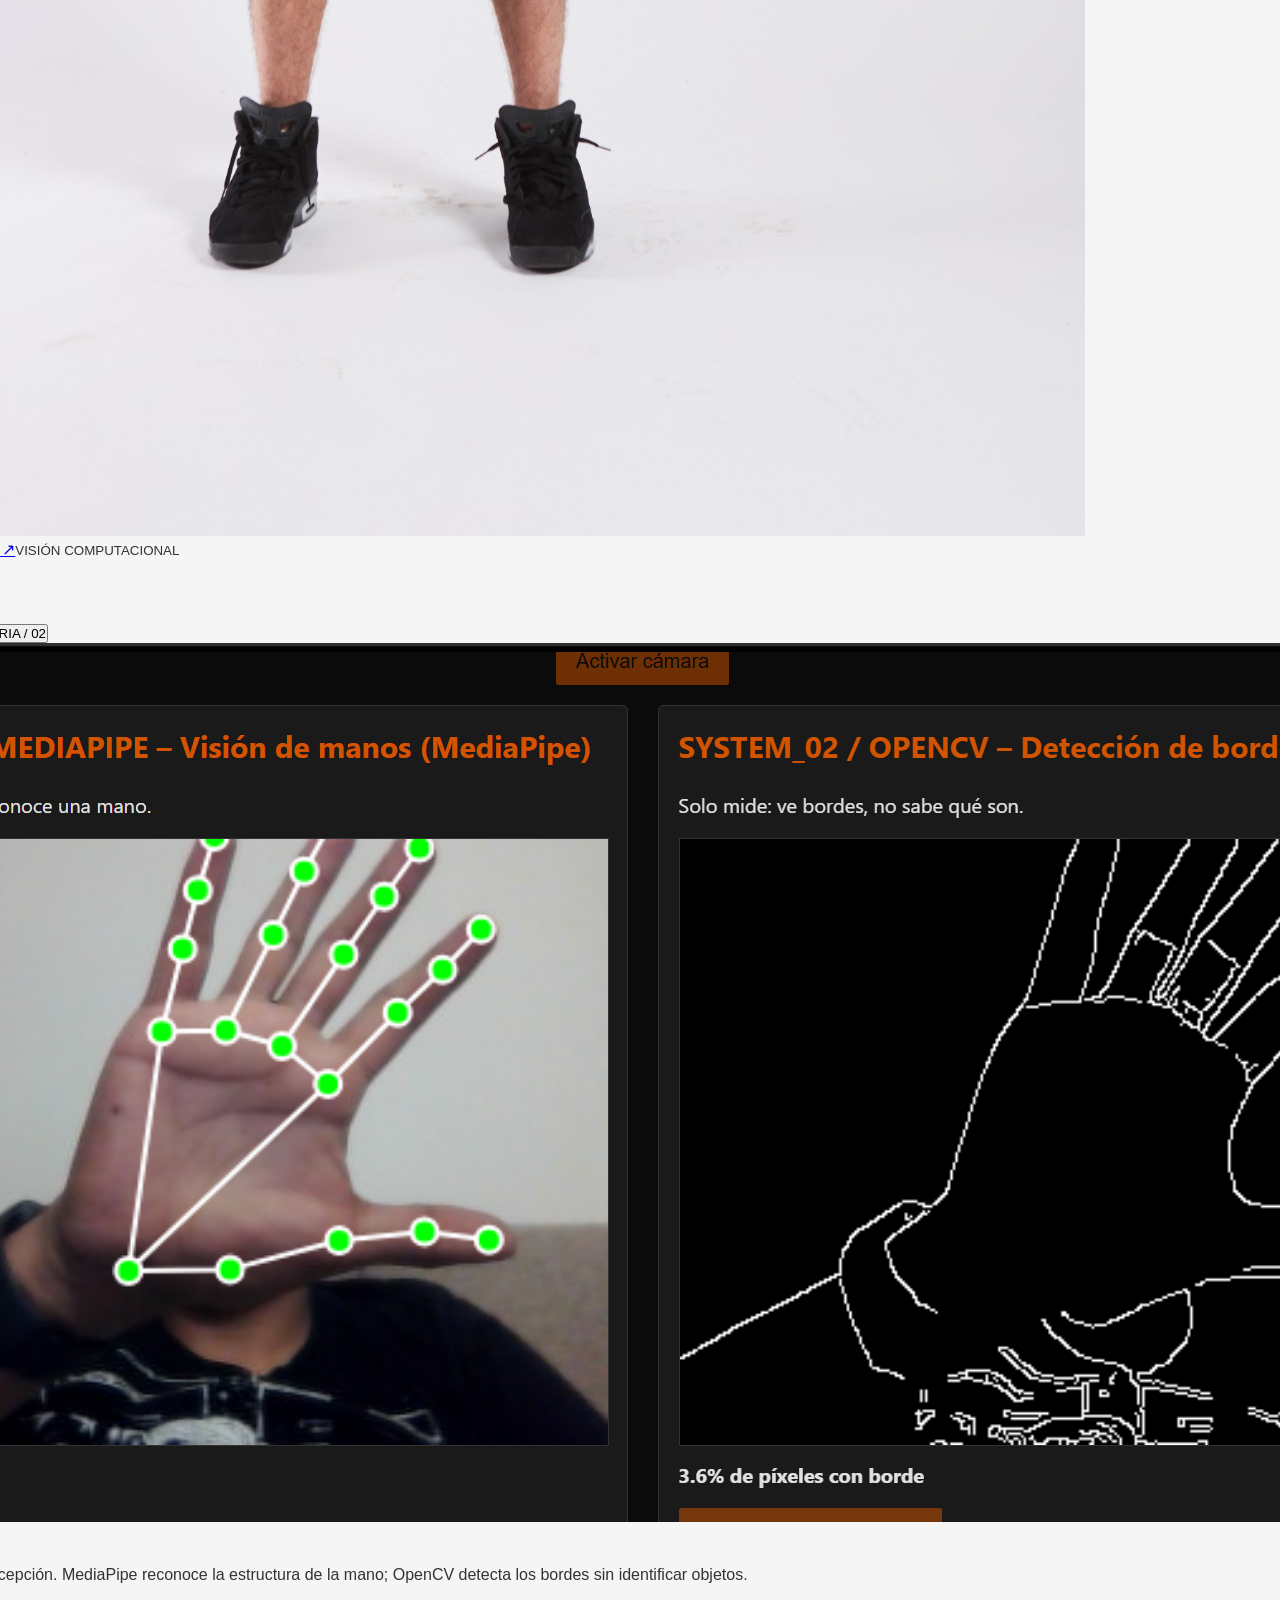
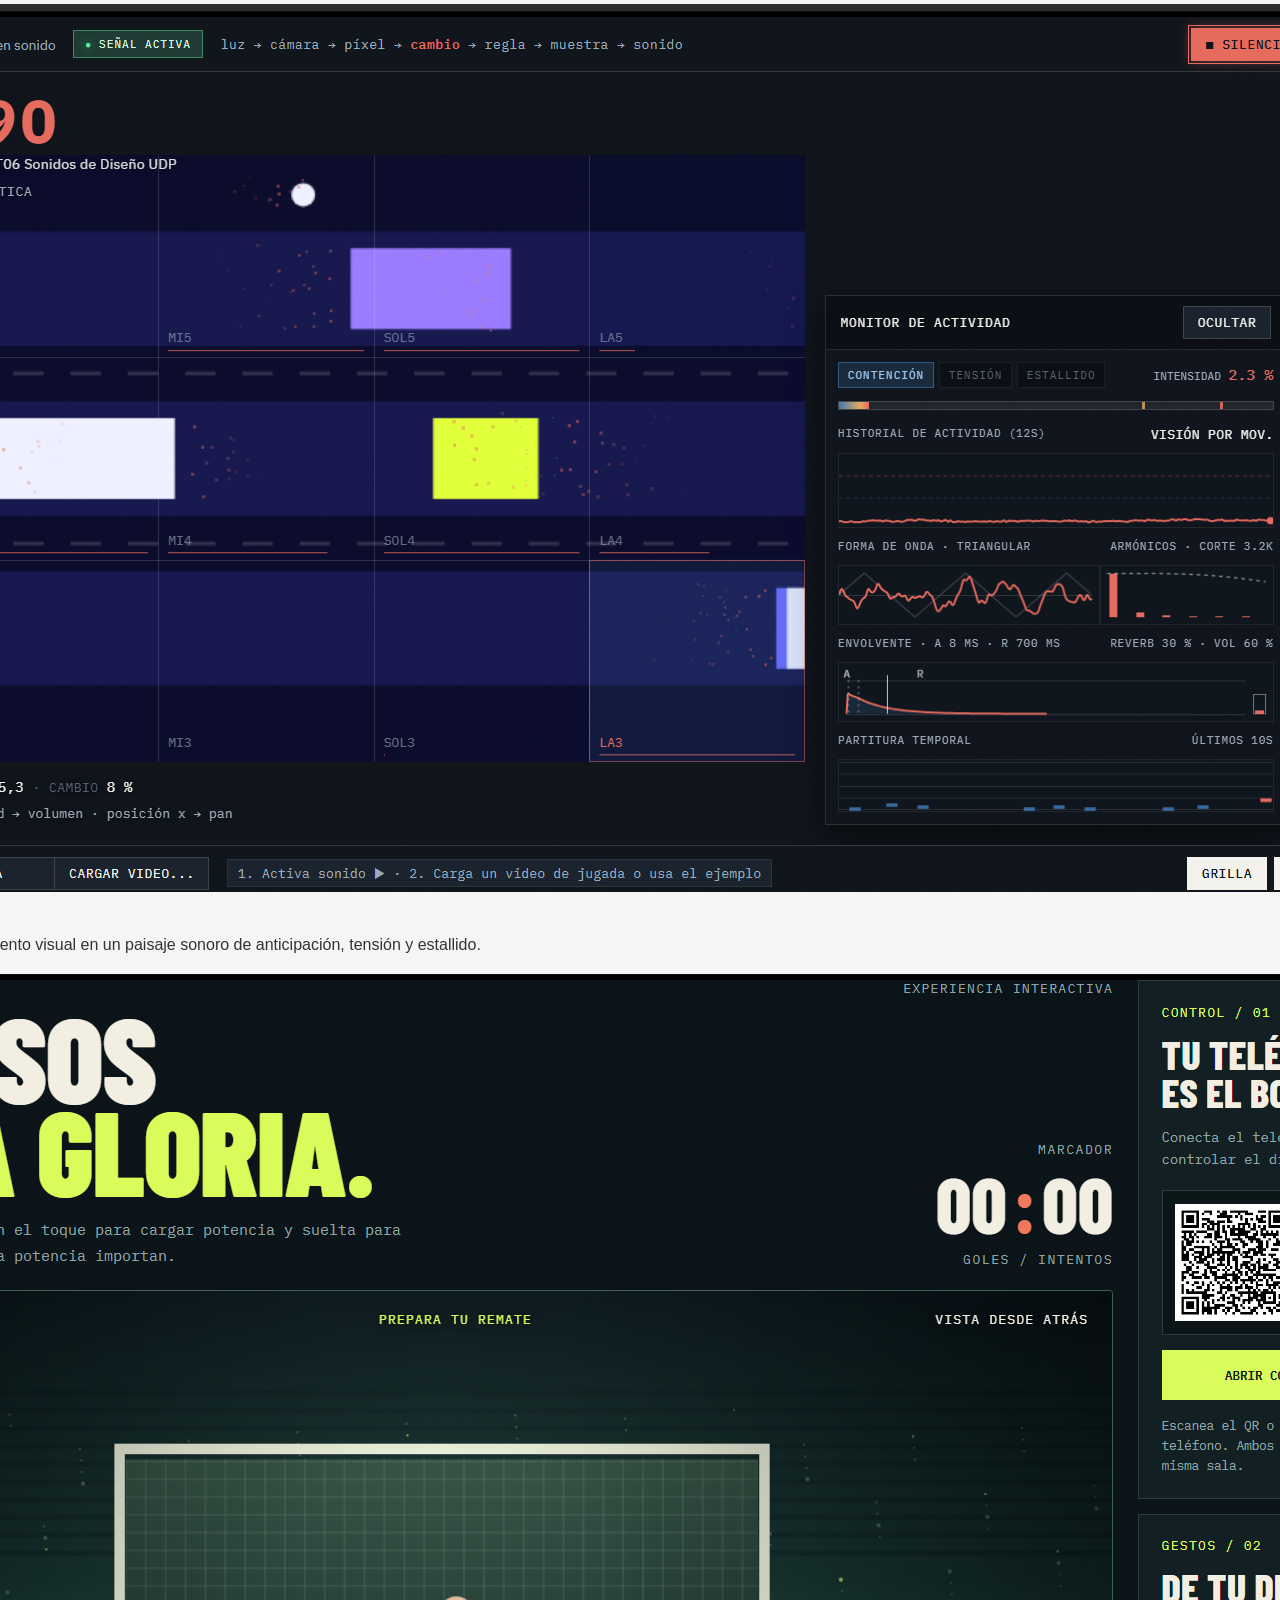
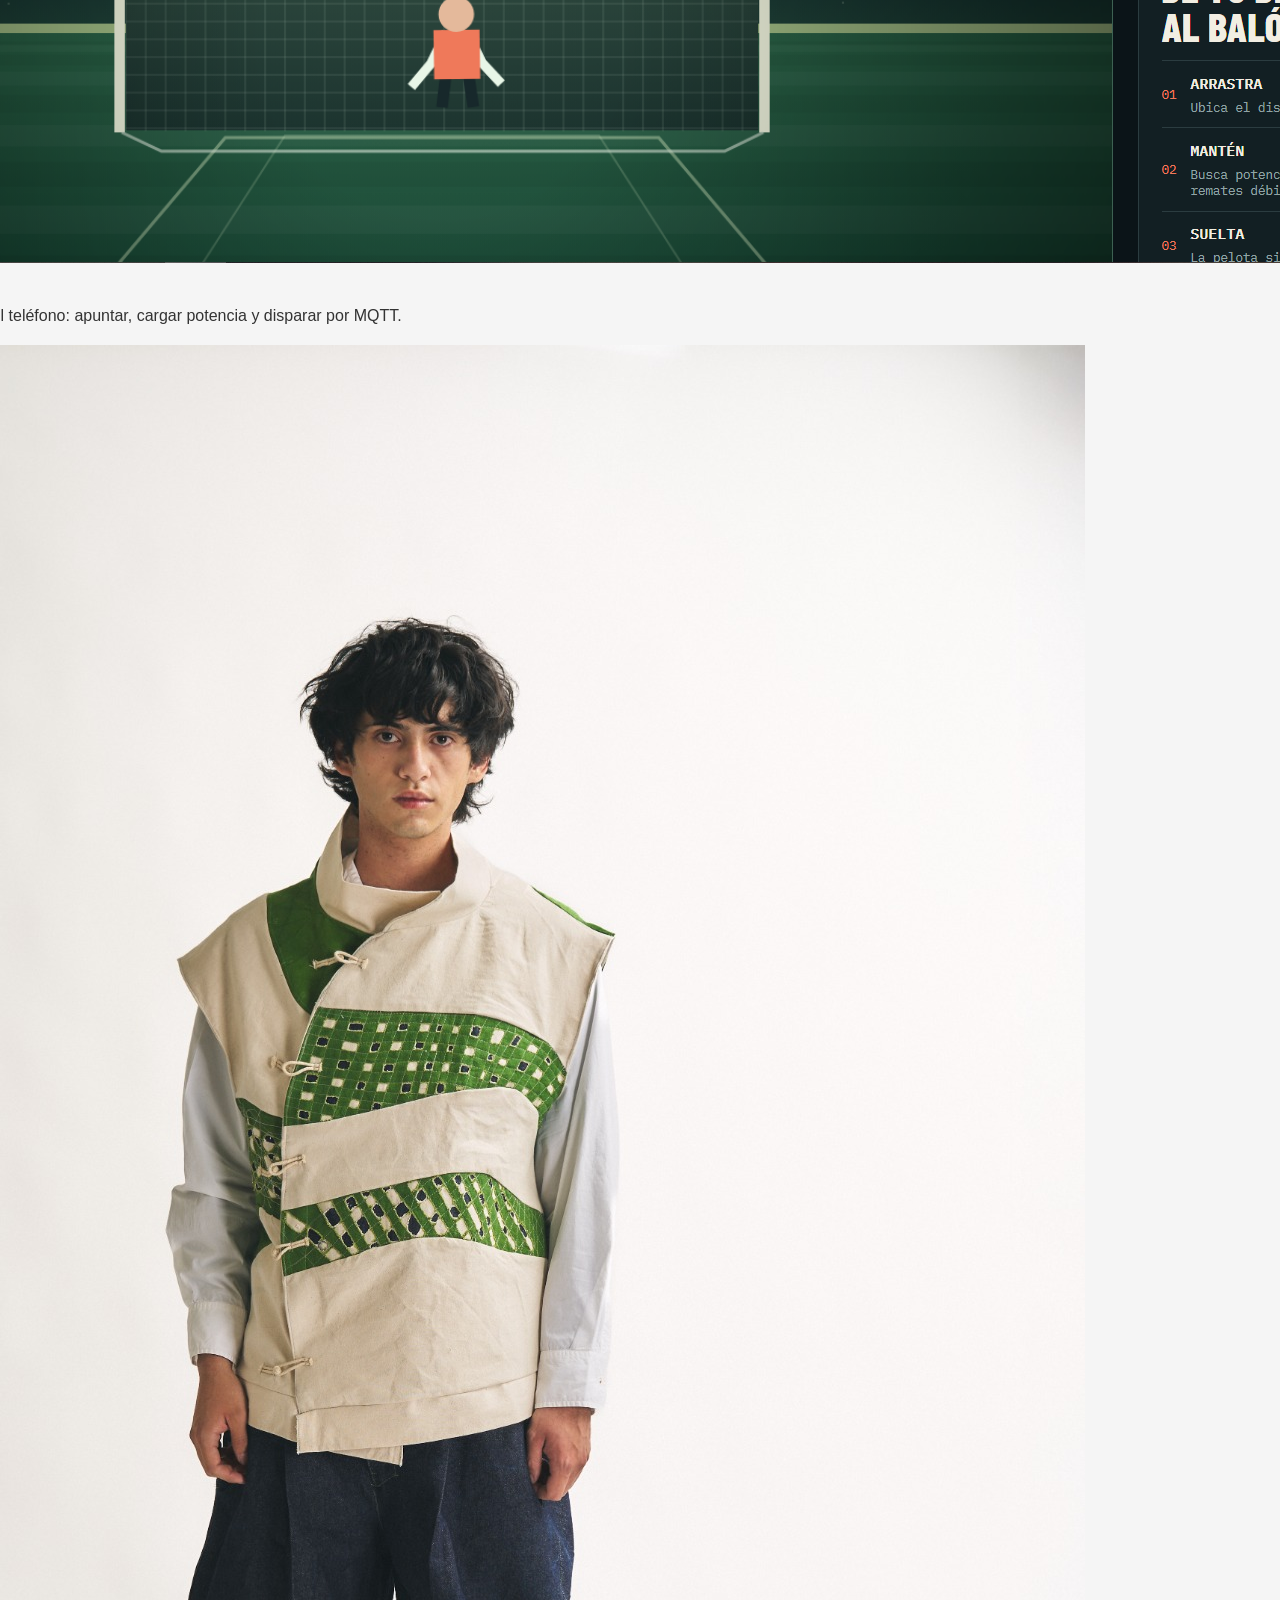
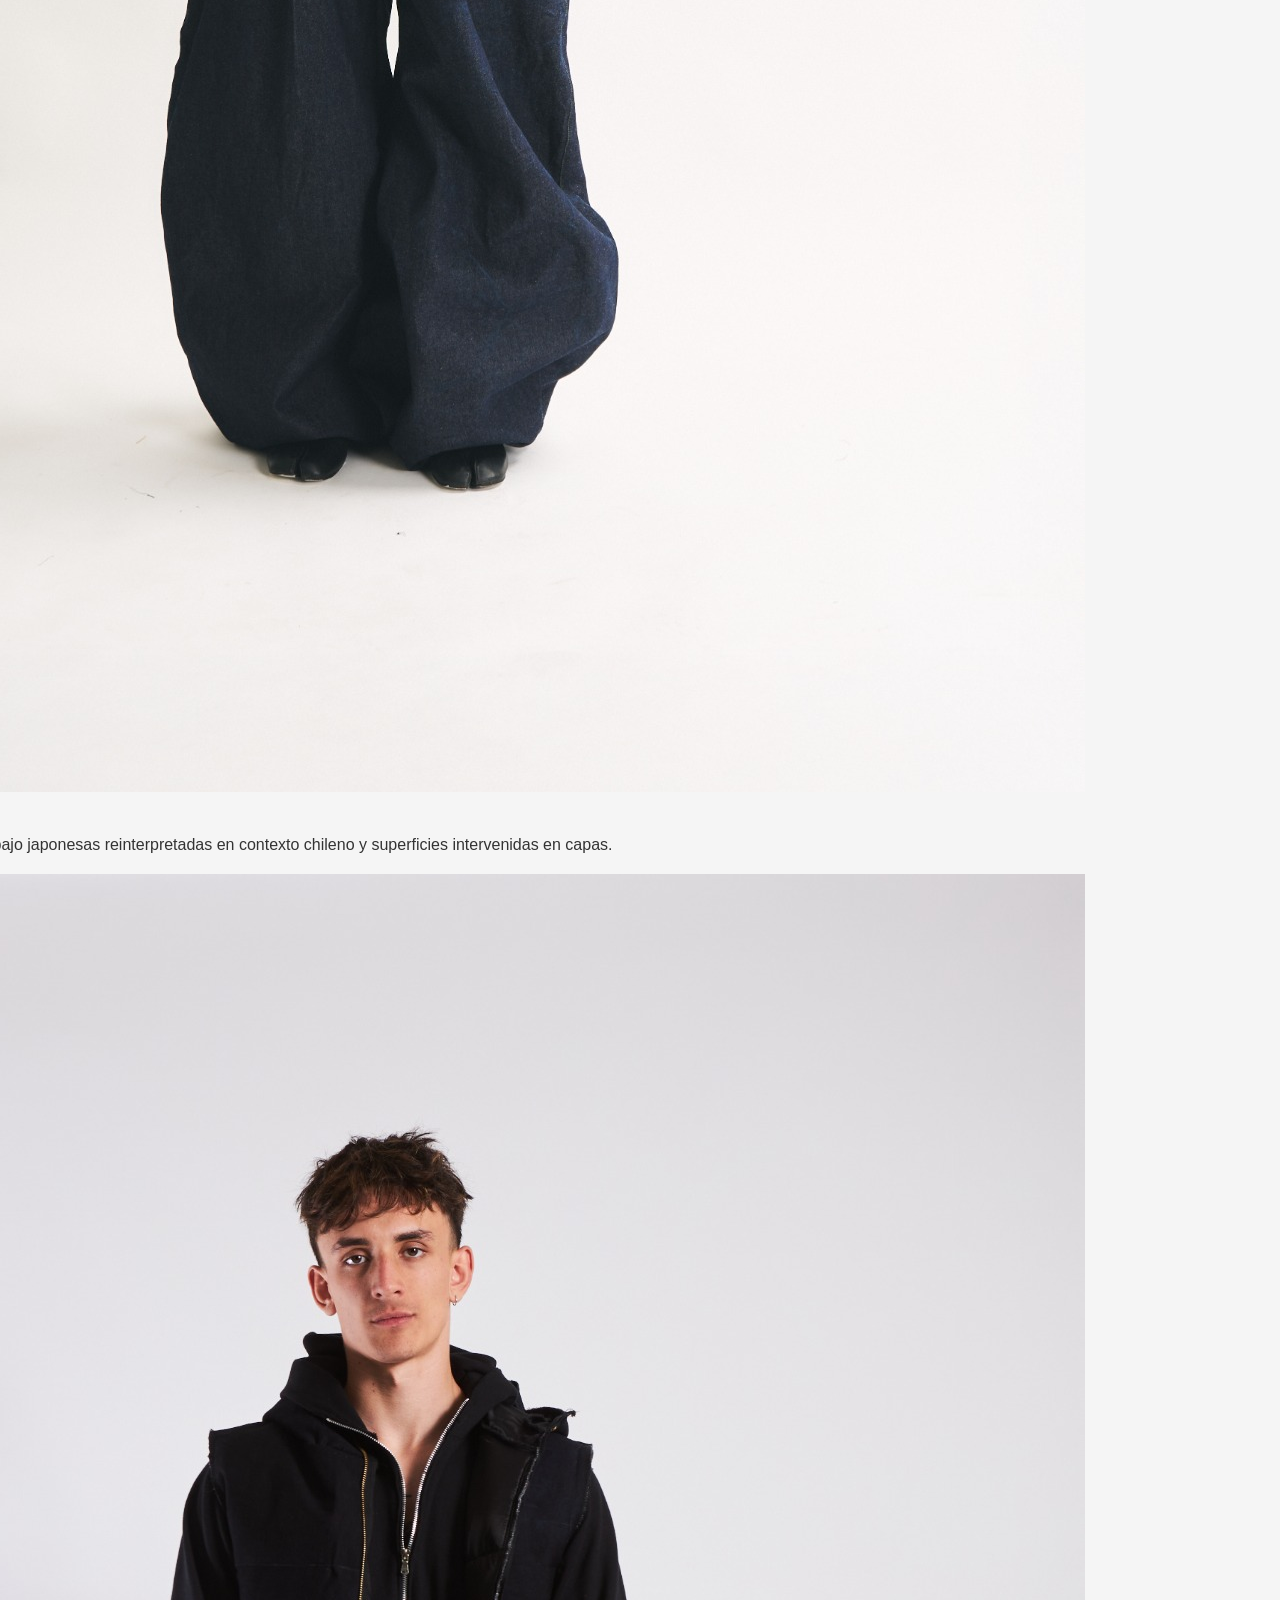
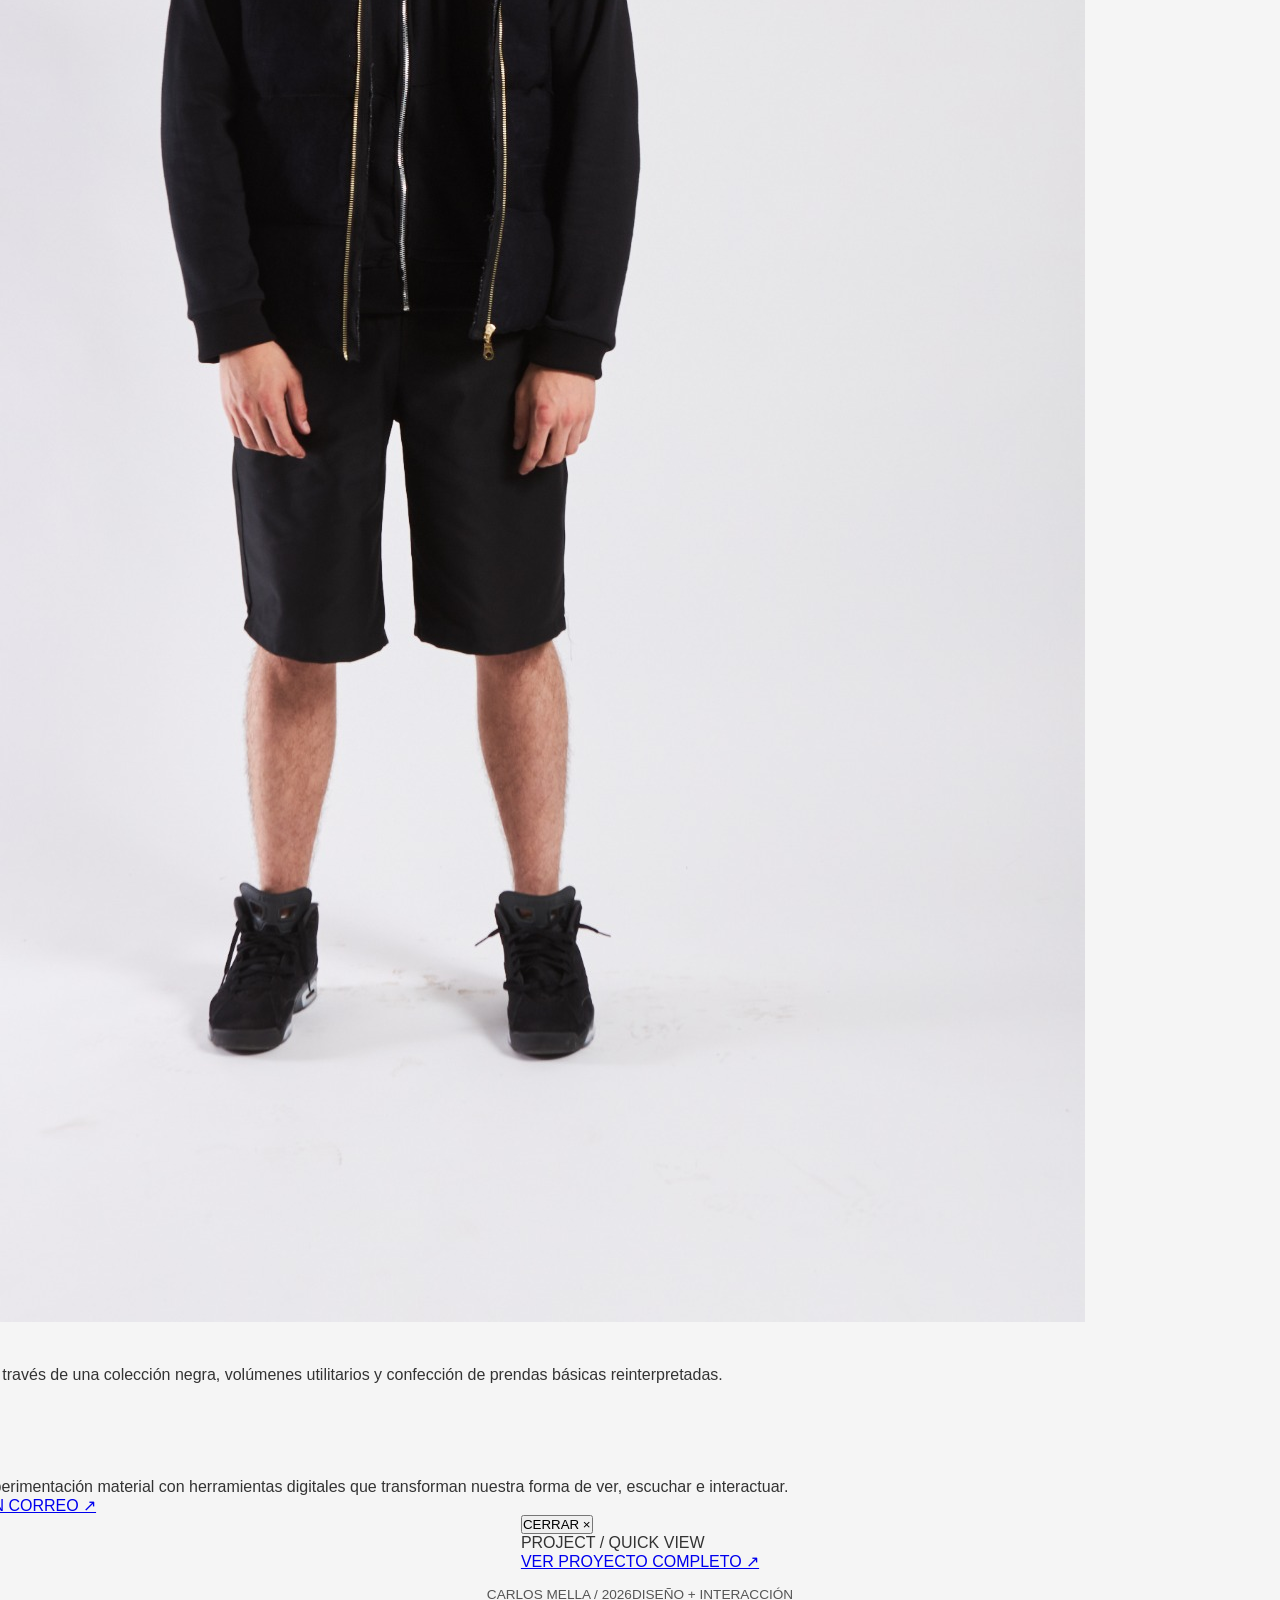
==== commit e29cf577: "Add files via upload" ====
--- a/index.html
+++ b/index.html
@@ -1,2 +1,2 @@
 <!DOCTYPE html>
-<html lang="es"><head><meta charset="utf-8"/><meta content="width=device-width,initial-scale=1" name="viewport"/><meta content="Portafolio de Carlos Mella. Diseño textil, indumentaria e interacción digital." name="description"/><title>Portafolio — Carlos Mella</title><link href="style.css" rel="stylesheet"/></head><body><header class="site-nav"><a class="brand" href="index.html">CM® / ARCHIVE</a><nav><a href="index.html#proyectos">PROYECTOS</a><a href="about.html">SOBRE MÍ</a><a href="index.html#contacto">CONTACTO</a></nav></header><main><div class="wrap"><div class="topline mono"><span>DESIGN ARCHIVE / SELECTED WORKS</span><span>2024 — 2026 / SANTIAGO, CHILE</span></div><h1 class="hero-name" data-slide-reveal aria-label="Carlos Mella"><span>CARLOS</span><span class="second">MELLA.</span></h1><div class="hero-bottom"><h2>Diseñar entre la materia, la imagen y la interacción.</h2><p>Indumentaria, superficies textiles y experiencias digitales. Un archivo de procesos, materiales y sistemas.</p></div><div class="hero-visual"><img alt="A 12 pasos de la gloria: cancha y arco de fútbol interactivos" src="assets/a-12-pasos.png"/><div class="visual-tag mono"><span>DESTACADO / 03</span><a href="proyectos/12-pasos.html">A 12 PASOS DE LA GLORIA ↗</a></div></div><section class="work" id="proyectos"><div class="section-head"><h2>PROYECTOS.</h2><span class="mono">INDEX / 01—05</span></div><div aria-label="Filtrar proyectos" class="filters" role="group"><button aria-pressed="true" class="filter" data-filter="all">TODOS / 05</button><button aria-pressed="false" class="filter" data-filter="digital">INTERACCIÓN / 03</button><button aria-pressed="false" class="filter" data-filter="material">INDUMENTARIA / 02</button></div><div class="project-grid"><article class="project-card" data-desc="La misma imagen, dos sistemas de percepción. MediaPipe reconoce la estructura de la mano; OpenCV detecta los bordes sin identificar objetos." data-page="proyectos/dos-realidades.html" data-title="DOS REALIDADES" data-type="digital"><div class="project-image"><img alt="Captura real de DOS REALIDADES: detección de manos con MediaPipe y bordes con OpenCV" loading="lazy" src="assets/dos-realidades.png"/></div><div class="project-info"><p class="mono">01 / 03 / VISIÓN COMPUTACIONAL</p><h3>DOS REALIDADES</h3><p>La misma imagen, dos sistemas de percepción. MediaPipe reconoce la estructura de la mano; OpenCV detecta los bordes sin identificar objetos.</p><div class="card-actions"><button data-preview="" type="button">VISTA RÁPIDA +</button><a href="proyectos/dos-realidades.html">VER PROYECTO ↗</a></div></div></article><article class="project-card" data-desc="Una herramienta que traduce el movimiento visual en un paisaje sonoro de anticipación, tensión y estallido." data-page="proyectos/pulso-90.html" data-title="PULSO 90" data-type="digital"><div class="project-image"><img alt="Captura real de PULSO 90 mostrando la grilla y el monitor audiovisual" loading="lazy" src="assets/pulso-90.png"/></div><div class="project-info"><p class="mono">02 / 06 / IMAGEN Y SONIDO</p><h3>PULSO 90</h3><p>Una herramienta que traduce el movimiento visual en un paisaje sonoro de anticipación, tensión y estallido.</p><div class="card-actions"><button data-preview="" type="button">VISTA RÁPIDA +</button><a href="proyectos/pulso-90.html">VER PROYECTO ↗</a></div></div></article><article class="project-card" data-desc="Un remate de fútbol controlado desde el teléfono: apuntar, cargar potencia y disparar por MQTT." data-page="proyectos/12-pasos.html" data-title="A 12 PASOS DE LA GLORIA" data-type="digital"><div class="project-image"><img alt="Vista del proyecto A 12 PASOS DE LA GLORIA" loading="lazy" src="assets/a-12-pasos.png"/></div><div class="project-info"><p class="mono">03 / 07 / INTERACCIÓN TÁCTIL</p><h3>A 12 PASOS DE LA GLORIA</h3><p>Un remate de fútbol controlado desde el teléfono: apuntar, cargar potencia y disparar por MQTT.</p><div class="card-actions"><button data-preview="" type="button">VISTA RÁPIDA +</button><a href="proyectos/12-pasos.html">VER PROYECTO ↗</a></div></div></article><article class="project-card" data-desc="Patronaje experimental, siluetas de trabajo japonesas reinterpretadas en contexto chileno y superficies intervenidas en capas." data-page="proyectos/shigoto.html" data-title="SHIGOTO" data-type="material"><div class="project-image"><img alt="Vista del proyecto SHIGOTO" loading="lazy" src="assets/shigoto-frente.jpg"/></div><div class="project-info"><p class="mono">04 / 2025 / SUPERFICIES TEXTILES</p><h3>SHIGOTO</h3><p>Patronaje experimental, siluetas de trabajo japonesas reinterpretadas en contexto chileno y superficies intervenidas en capas.</p><div class="card-actions"><button data-preview="" type="button">VISTA RÁPIDA +</button><a href="proyectos/shigoto.html">VER PROYECTO ↗</a></div></div></article><article class="project-card" data-desc="Exploración de referentes personales a través de una colección negra, volúmenes utilitarios y confección de prendas básicas reinterpretadas." data-page="proyectos/001.html" data-title="001" data-type="material"><div class="project-image"><img alt="Vista del proyecto 001" loading="lazy" src="assets/001-frente.jpg"/></div><div class="project-info"><p class="mono">05 / 2024 / INDUMENTARIA</p><h3>001</h3><p>Exploración de referentes personales a través de una colección negra, volúmenes utilitarios y confección de prendas básicas reinterpretadas.</p><div class="card-actions"><button data-preview="" type="button">VISTA RÁPIDA +</button><a href="proyectos/001.html">VER PROYECTO ↗</a></div></div></article></div></section></div><section class="statement" id="contacto"><div class="statement-inner"><p class="mono">ABOUT / CONTACT</p><h2>DEL MATERIAL<br/>A LA PANTALLA.</h2><p>Mi práctica combina indumentaria y experimentación material con herramientas digitales que transforman nuestra forma de ver, escuchar e interactuar.</p><a href="about.html">CONOCER MI PERFIL ↗</a><a href="mailto:carlos.mella1@mail.udp.cl">ESCRIBIR UN CORREO ↗</a></div></section></main><div aria-hidden="true" aria-labelledby="modal-title" aria-modal="true" class="modal" role="dialog"><div class="modal-box"><button aria-label="Cerrar" class="modal-close" id="modal-close">CERRAR ×</button><p class="mono">PROJECT / QUICK VIEW</p><h2 id="modal-title"></h2><div class="project-image" id="modal-image"></div><p id="modal-description"></p><a class="pill-link" href="#" id="modal-page">VER PROYECTO COMPLETO ↗</a></div></div><footer class="mono"><span>CARLOS MELLA / 2026</span><span>DISEÑO + INTERACCIÓN</span></footer><script defer src="components/slide-up-reveal.js"></script><script defer src="script.js"></script></body></html>+<html lang="es"><head><meta charset="utf-8"/><meta content="width=device-width,initial-scale=1" name="viewport"/><meta content="Portafolio de Carlos Mella. Diseño textil, indumentaria e interacción digital." name="description"/><title>Portafolio — Carlos Mella</title><link href="style.css" rel="stylesheet"/></head><body><header class="site-nav"><a class="brand" href="index.html">CM® / ARCHIVE</a><nav><a href="index.html#proyectos">PROYECTOS</a><a href="about.html">SOBRE MÍ</a><a href="index.html#contacto">CONTACTO</a></nav></header><main><div class="wrap"><div class="topline mono"><span>DESIGN ARCHIVE / SELECTED WORKS</span><span>2024 — 2026 / SANTIAGO, CHILE</span></div><h1 class="hero-name" data-slide-reveal aria-label="Carlos Mella"><span>CARLOS</span><span class="second">MELLA.</span></h1><div class="hero-bottom"><h2>Diseñar entre la materia, la imagen y la interacción.</h2><p>Indumentaria, superficies textiles y experiencias digitales. Un archivo de procesos, materiales y sistemas.</p></div><section class="hero-visual hero-carousel" aria-label="Selección rotativa de cinco proyectos"><div class="hero-slide-stack"><div class="hero-slide is-active digital" data-hero-slide aria-hidden="false"><img src="assets/dos-realidades.png" alt="Comparación real de reconocimiento de manos con MediaPipe y detección de bordes con OpenCV" fetchpriority="high"/></div><div class="hero-slide  digital" data-hero-slide aria-hidden="true"><img src="assets/pulso-90.png" alt="Monitor audiovisual de PULSO 90, con grilla de zonas y actividad sonora" loading="lazy"/></div><div class="hero-slide  digital" data-hero-slide aria-hidden="true"><img src="assets/a-12-pasos.png" alt="Cancha interactiva del proyecto A 12 PASOS DE LA GLORIA" loading="lazy"/></div><div class="hero-slide  fashion" data-hero-slide aria-hidden="true"><img src="assets/shigoto-frente.jpg" alt="Fotografía original del proyecto de indumentaria SHIGOTO" loading="lazy"/></div><div class="hero-slide  fashion" data-hero-slide aria-hidden="true"><img src="assets/001-frente.jpg" alt="Fotografía original del proyecto de indumentaria 001" loading="lazy"/></div></div><div class="hero-visual-bottom"><div class="visual-tag mono"><span id="hero-index">ARCHIVO / 01—05</span><a id="hero-project-link" href="proyectos/dos-realidades.html">DOS REALIDADES ↗</a><small id="hero-project-category">VISIÓN COMPUTACIONAL</small></div><div class="hero-controls" aria-label="Controles de la portada"><button type="button" id="hero-prev" aria-label="Proyecto anterior">←</button><button type="button" id="hero-toggle" aria-label="Pausar cambio automático" aria-pressed="false">Ⅱ</button><button type="button" id="hero-next" aria-label="Proyecto siguiente">→</button><span id="hero-count" class="mono" aria-live="polite">01 / 05</span></div></div></section><section class="work" id="proyectos"><div class="section-head"><h2>PROYECTOS.</h2><span class="mono">INDEX / 01—05</span></div><div aria-label="Filtrar proyectos" class="filters" role="group"><button aria-pressed="true" class="filter" data-filter="all">TODOS / 05</button><button aria-pressed="false" class="filter" data-filter="digital">INTERACCIÓN / 03</button><button aria-pressed="false" class="filter" data-filter="material">INDUMENTARIA / 02</button></div><div class="project-grid"><article class="project-card" data-desc="La misma imagen, dos sistemas de percepción. MediaPipe reconoce la estructura de la mano; OpenCV detecta los bordes sin identificar objetos." data-page="proyectos/dos-realidades.html" data-title="DOS REALIDADES" data-type="digital"><div class="project-image"><img alt="Captura real de DOS REALIDADES: detección de manos con MediaPipe y bordes con OpenCV" loading="lazy" src="assets/dos-realidades.png"/></div><div class="project-info"><p class="mono">01 / 03 / VISIÓN COMPUTACIONAL</p><h3>DOS REALIDADES</h3><p>La misma imagen, dos sistemas de percepción. MediaPipe reconoce la estructura de la mano; OpenCV detecta los bordes sin identificar objetos.</p><div class="card-actions"><button data-preview="" type="button">VISTA RÁPIDA +</button><a href="proyectos/dos-realidades.html">VER PROYECTO ↗</a></div></div></article><article class="project-card" data-desc="Una herramienta que traduce el movimiento visual en un paisaje sonoro de anticipación, tensión y estallido." data-page="proyectos/pulso-90.html" data-title="PULSO 90" data-type="digital"><div class="project-image"><img alt="Captura real de PULSO 90 mostrando la grilla y el monitor audiovisual" loading="lazy" src="assets/pulso-90.png"/></div><div class="project-info"><p class="mono">02 / 06 / IMAGEN Y SONIDO</p><h3>PULSO 90</h3><p>Una herramienta que traduce el movimiento visual en un paisaje sonoro de anticipación, tensión y estallido.</p><div class="card-actions"><button data-preview="" type="button">VISTA RÁPIDA +</button><a href="proyectos/pulso-90.html">VER PROYECTO ↗</a></div></div></article><article class="project-card" data-desc="Un remate de fútbol controlado desde el teléfono: apuntar, cargar potencia y disparar por MQTT." data-page="proyectos/12-pasos.html" data-title="A 12 PASOS DE LA GLORIA" data-type="digital"><div class="project-image"><img alt="Vista del proyecto A 12 PASOS DE LA GLORIA" loading="lazy" src="assets/a-12-pasos.png"/></div><div class="project-info"><p class="mono">03 / 07 / INTERACCIÓN TÁCTIL</p><h3>A 12 PASOS DE LA GLORIA</h3><p>Un remate de fútbol controlado desde el teléfono: apuntar, cargar potencia y disparar por MQTT.</p><div class="card-actions"><button data-preview="" type="button">VISTA RÁPIDA +</button><a href="proyectos/12-pasos.html">VER PROYECTO ↗</a></div></div></article><article class="project-card" data-desc="Patronaje experimental, siluetas de trabajo japonesas reinterpretadas en contexto chileno y superficies intervenidas en capas." data-page="proyectos/shigoto.html" data-title="SHIGOTO" data-type="material"><div class="project-image"><img alt="Vista del proyecto SHIGOTO" loading="lazy" src="assets/shigoto-frente.jpg"/></div><div class="project-info"><p class="mono">04 / 2025 / SUPERFICIES TEXTILES</p><h3>SHIGOTO</h3><p>Patronaje experimental, siluetas de trabajo japonesas reinterpretadas en contexto chileno y superficies intervenidas en capas.</p><div class="card-actions"><button data-preview="" type="button">VISTA RÁPIDA +</button><a href="proyectos/shigoto.html">VER PROYECTO ↗</a></div></div></article><article class="project-card" data-desc="Exploración de referentes personales a través de una colección negra, volúmenes utilitarios y confección de prendas básicas reinterpretadas." data-page="proyectos/001.html" data-title="001" data-type="material"><div class="project-image"><img alt="Vista del proyecto 001" loading="lazy" src="assets/001-frente.jpg"/></div><div class="project-info"><p class="mono">05 / 2024 / INDUMENTARIA</p><h3>001</h3><p>Exploración de referentes personales a través de una colección negra, volúmenes utilitarios y confección de prendas básicas reinterpretadas.</p><div class="card-actions"><button data-preview="" type="button">VISTA RÁPIDA +</button><a href="proyectos/001.html">VER PROYECTO ↗</a></div></div></article></div></section></div><section class="statement" id="contacto"><div class="statement-inner"><p class="mono">ABOUT / CONTACT</p><h2>DEL MATERIAL<br/>A LA PANTALLA.</h2><p>Mi práctica combina indumentaria y experimentación material con herramientas digitales que transforman nuestra forma de ver, escuchar e interactuar.</p><a href="about.html">CONOCER MI PERFIL ↗</a><a href="mailto:carlos.mella1@mail.udp.cl">ESCRIBIR UN CORREO ↗</a></div></section></main><div aria-hidden="true" aria-labelledby="modal-title" aria-modal="true" class="modal" role="dialog"><div class="modal-box"><button aria-label="Cerrar" class="modal-close" id="modal-close">CERRAR ×</button><p class="mono">PROJECT / QUICK VIEW</p><h2 id="modal-title"></h2><div class="project-image" id="modal-image"></div><p id="modal-description"></p><a class="pill-link" href="#" id="modal-page">VER PROYECTO COMPLETO ↗</a></div></div><footer class="mono"><span>CARLOS MELLA / 2026</span><span>DISEÑO + INTERACCIÓN</span></footer><script defer src="components/slide-up-reveal.js"></script><script defer src="script.js"></script><script defer src="components/hero-carousel.js"></script></body></html>
--- a/style.css
+++ b/style.css
@@ -1,106 +1,127 @@
-@import url('https://fonts.googleapis.com/css2?family=Archivo+Black&family=DM+Mono:wght@400;500&family=Inter:wght@400;500;600;700&display=swap');
-:root{--paper:#f0efe9;--ink:#111213;--line:#bbb9b1;--violet:#4d47aa;--muted:#666860}*{box-sizing:border-box}html{scroll-behavior:smooth}body{margin:0;background:var(--paper);color:var(--ink);font-family:Inter,Arial,sans-serif}a{color:inherit}button{font:inherit;cursor:pointer}.mono{font:11px/1.5 'DM Mono',monospace;letter-spacing:.035em;text-transform:uppercase}.site-nav{position:sticky;top:0;z-index:60;background:rgba(240,239,233,.96);backdrop-filter:blur(16px);border-bottom:1px solid var(--line);display:flex;align-items:center;justify-content:space-between;gap:20px;padding:16px 3vw}.brand{text-decoration:none;font-weight:800;font-size:13px}.site-nav nav{display:flex;gap:23px}.site-nav nav a{text-decoration:none; font:11px 'DM Mono',monospace;text-transform:uppercase}.site-nav a:hover{color:var(--violet)}.wrap{width:min(1500px,94vw);margin:auto}.topline{display:flex;justify-content:space-between;gap:15px;border-bottom:1px solid var(--line);padding:20px 0}.hero-name{font-family:'Archivo Black',Impact,sans-serif;font-size:clamp(80px,17.1vw,290px);line-height:.8;letter-spacing:-.09em;margin:32px 0 28px;overflow:hidden}.hero-name span{display:block}.hero-name .second{margin-left:12vw}.hero-bottom{display:grid;grid-template-columns:1fr 1fr;gap:24px;align-items:end;padding:8px 0 40px}.hero-bottom h2{max-width:530px;font-size:clamp(22px,3vw,42px);line-height:1.06;letter-spacing:-.05em;margin:0}.hero-bottom p{font-size:13px;max-width:350px;line-height:1.6;margin:0 0 0 auto}.hero-visual{height:min(66vw,660px);min-height:350px;background:#111915;position:relative;overflow:hidden}.hero-visual img{width:100%;height:100%;object-fit:cover;object-position:center 45%;filter:contrast(1.05)}.visual-tag{position:absolute;bottom:18px;left:18px;color:white;background:rgba(17,18,19,.82);padding:12px 14px}.visual-tag a{display:block;text-decoration:none;margin-top:8px;font-size:19px;font-weight:700}.section-head{border-top:1px solid var(--ink);padding:16px 0 18px;display:flex;align-items:center;justify-content:space-between;gap:15px}.section-head h2{margin:0;font-family:'Archivo Black',Impact,sans-serif;font-size:clamp(38px,8vw,105px);letter-spacing:-.075em;line-height:.95}.work{padding:95px 0}.filters{display:flex;gap:8px;flex-wrap:wrap;margin:18px 0 30px}.filter{background:transparent;border:1px solid var(--ink);padding:10px 16px;text-transform:uppercase;font:11px 'DM Mono',monospace}.filter[aria-pressed=true],.filter:hover{background:var(--ink);color:var(--paper)}.project-grid{display:grid;grid-template-columns:repeat(6,1fr);gap:14px}.project-card{grid-column:span 2;display:flex;flex-direction:column;min-width:0;border:1px solid var(--line);background:#e4e2da}.project-card:nth-child(1),.project-card:nth-child(2){grid-column:span 3}.project-card[hidden]{display:none}.project-image{aspect-ratio:1.35;background:#111;overflow:hidden;position:relative}.project-image img{width:100%;height:100%;object-fit:cover;transition:transform .5s ease}.project-card:hover .project-image img{transform:scale(1.035)}.project-image.placeholder{display:grid;place-items:center;position:relative;overflow:hidden;background:#111a1c;color:#ecece5}.project-image.placeholder::before{content:'';position:absolute;inset:0;background:repeating-linear-gradient(0deg,transparent 0 14px,rgba(255,255,255,.06) 14px 15px),repeating-linear-gradient(90deg,transparent 0 38px,rgba(255,255,255,.05) 38px 39px)}.project-image.placeholder strong{z-index:1;font-family:'Archivo Black';font-size:clamp(25px,4vw,65px);letter-spacing:-.065em;text-align:center;padding:20px}.project-card[data-type=material] .project-image{aspect-ratio:1.2}.project-image img[src*=shigoto],.project-image img[src*='001']{object-position:center 27%}.project-info{padding:18px;display:flex;flex-direction:column;flex:1;gap:10px}.project-info h3{font-family:'Archivo Black';font-size:clamp(20px,3vw,34px);letter-spacing:-.055em;line-height:1.05;margin:0}.project-info p:not(.mono){font-size:13px;line-height:1.5;max-width:420px}.card-actions{display:flex;flex-wrap:wrap;gap:14px;margin-top:auto;padding-top:12px}.card-actions a,.card-actions button{border:0;background:transparent;text-decoration:underline;text-underline-offset:4px;padding:0;font:11px 'DM Mono',monospace;text-transform:uppercase}.card-actions a:hover,.card-actions button:hover{color:var(--violet)}.statement{background:#111213;color:var(--paper);padding:95px 3vw}.statement-inner{max-width:1450px;margin:auto}.statement h2{font-family:'Archivo Black';font-size:clamp(40px,8.5vw,138px);letter-spacing:-.085em;line-height:.98;margin:25px 0 40px}.statement p{max-width:650px;line-height:1.65;font-size:clamp(16px,2vw,23px)}.statement a{display:inline-block;margin-top:18px;padding:14px 20px;border:1px solid #aaa;text-decoration:none;font:11px 'DM Mono',monospace}.statement a:hover{background:var(--paper);color:var(--ink)}footer{padding:30px 3vw;display:flex;justify-content:space-between;border-top:1px solid var(--line)}.modal{position:fixed;inset:0;z-index:100;background:rgba(13,13,14,.75);display:none;align-items:center;justify-content:center;padding:25px}.modal[aria-hidden=false]{display:flex}.modal-box{background:var(--paper);width:min(830px,100%);max-height:90vh;overflow:auto;padding:24px;position:relative}.modal-close{position:absolute;right:20px;top:18px;border:1px solid black;background:transparent;padding:5px 12px}.modal-box h2{font-family:'Archivo Black';font-size:clamp(35px,6vw,80px);line-height:1;letter-spacing:-.07em;padding-right:42px}.modal-box img{width:100%;max-height:360px;object-fit:cover}.modal-box p{line-height:1.6}.modal-box .link{display:inline-block;margin:15px 20px 10px 0}.page-head{padding:60px 0 30px;border-bottom:1px solid var(--line)}.page-head h1{font-family:'Archivo Black';letter-spacing:-.075em;font-size:clamp(56px,11vw,165px);line-height:.92;max-width:1300px;margin:15px 0}.page-head p{max-width:670px;font-size:clamp(17px,2vw,25px);line-height:1.4}.page-hero{width:100%;max-height:760px;object-fit:contain;background:#151719;margin:40px 0}.page-columns{display:grid;grid-template-columns:1fr 1fr;gap:40px;padding:25px 0 80px}.page-columns h2{font-family:'Archivo Black';font-size:clamp(25px,4vw,45px);letter-spacing:-.05em}.page-columns p{max-width:600px;line-height:1.7}.project-gallery{display:grid;grid-template-columns:repeat(2,minmax(0,1fr));gap:12px;margin:20px 0 100px}.project-gallery img{width:100%;height:100%;max-height:630px;object-fit:cover}.project-gallery img:first-child{grid-column:span 2}.pill-link{display:inline-block;padding:12px 16px;border:1px solid var(--ink);text-decoration:none;margin:6px 8px 6px 0;font:11px 'DM Mono',monospace}.pill-link:hover{background:var(--ink);color:var(--paper)}.missing{background:#deddd6;border:1px dashed #777;padding:20px;margin:20px 0;font:12px/1.6 'DM Mono',monospace}.about-pic{background:#111;min-height:250px;display:flex;align-items:center;justify-content:center;color:white}.about-pic img{max-height:600px;width:100%;object-fit:cover}@media(max-width:800px){.hero-name{font-size:18vw}.hero-name .second{margin-left:0}.hero-bottom{grid-template-columns:1fr}.hero-bottom p{margin:0}.project-card,.project-card:nth-child(1),.project-card:nth-child(2){grid-column:span 3}.page-columns{grid-template-columns:1fr}.site-nav nav{gap:12px}}@media(max-width:540px){.project-card,.project-card:nth-child(1),.project-card:nth-child(2){grid-column:span 6}.hero-name{font-size:18.5vw}.hero-visual{min-height:280px;height:76vw}.project-gallery{grid-template-columns:1fr}.project-gallery img:first-child{grid-column:span 1}.site-nav{padding:14px 4vw}.site-nav nav a{font-size:9px}.statement{padding:75px 4vw}.project-image{aspect-ratio:1.35}}@media(prefers-reduced-motion:reduce){*,*::before,*::after{scroll-behavior:auto!important;transition:none!important;animation:none!important}}
+/*
+  Dos Realidades – CSS stylesheet
+  -------------------------------------------------
+  This stylesheet provides a clean, minimal design for the
+  gesture recognition and optical flow demo.
+  It assumes the following HTML structure (from index.html):
+    <header>...</header>
+    <main>
+      <button id="activateBtn">Activar cámara</button>
+      <div id="status"></div>
+      <section id="stage">
+        <video id="video" autoplay muted playsinline></video>
+        <canvas id="overlay"></canvas>
+        <div id="gestureLabel"></div>
+      </section>
+    </main>
+    <footer>...</footer>
+*/
 
-/* ========== V2 — SISTEMA EDITORIAL / AJUSTES ========== */
-html{scroll-padding-top:76px}
-.site-nav{padding-block:17px}
-.hero-name{font-size:clamp(72px,13.1vw,205px);line-height:.83;letter-spacing:-.085em;margin:25px 0 26px}
-.hero-name .second{margin-left:8vw}
-.hero-bottom{padding-bottom:26px}
-.hero-visual{height:clamp(320px,48vw,575px)}
-.hero-visual img{object-fit:cover;object-position:center 38%}
-.work{padding-top:70px}
-.project-grid{grid-template-columns:repeat(12,minmax(0,1fr));gap:16px}
-.project-card,.project-card:nth-child(1),.project-card:nth-child(2){grid-column:span 6}
-.project-card:nth-child(1){grid-column:span 12;display:grid;grid-template-columns:minmax(0,1.45fr) minmax(280px,.55fr);min-height:430px}
-.project-card:nth-child(1) .project-image{aspect-ratio:auto;height:100%}
-.project-card:nth-child(1) .project-info{justify-content:end;padding:28px}
-.project-card:nth-child(1) h3{font-size:clamp(35px,5.5vw,78px)}
-.project-card:nth-child(3){grid-column:span 6}
-.project-card:nth-child(4),.project-card:nth-child(5){grid-column:span 6}
-.project-card .project-image{aspect-ratio:1.65}
-.project-card .project-image img{object-fit:cover;object-position:center center}
-.project-card:nth-child(3) .project-image img{object-fit:contain;background:#08131a;object-position:center}
-.project-card[data-type=material] .project-image{aspect-ratio:1.45}
-.project-card[data-type=material] .project-image img{object-position:center 18%}
-.project-info{padding:22px;min-height:210px;background:#ebe9e2;border-top:1px solid var(--line)}
-.project-info h3{font-size:clamp(23px,3vw,43px)}
-.project-card:nth-child(1) .project-info{border-top:none;border-left:1px solid var(--line)}
-.project-info p:not(.mono){margin:0}
-.project-grid[data-view=material] .project-card[data-type=material]{grid-column:span 6}
-.project-grid[data-view=digital] .project-card:nth-child(1){grid-column:span 12}
-.page-head{padding-top:45px}
-.page-head h1{font-size:clamp(48px,9vw,142px);line-height:.94}
-.project-detail .page-head{border-bottom:0}
-.detail-kicker{display:flex;justify-content:space-between;border-bottom:1px solid var(--line);padding-bottom:14px;gap:14px}
-.project-detail .page-head>p{max-width:840px}
-.project-feature{margin:10px 0 70px;background:#11191c;overflow:hidden}
-.project-feature img{display:block;width:100%;height:auto;max-height:790px;object-fit:contain}
-.media-note{display:block;padding:12px 20px;color:#b9b8b0;background:#11191c;font-size:10px}
-.accent-period{color:var(--violet)}
-.detail-intro{display:grid;grid-template-columns:1fr 1fr;gap:6vw;padding:30px 0 100px;border-top:1px solid var(--ink)}
-.detail-intro h2,.record-title h2{font-family:'Archivo Black',Impact,sans-serif;font-size:clamp(33px,5vw,74px);letter-spacing:-.065em;line-height:1.06;margin:20px 0}
-.detail-intro>div:last-child{padding-top:28px}
-.detail-intro p:not(.mono),.record-body p{font-size:clamp(15px,1.4vw,20px);line-height:1.65;margin:0 0 18px}
-.detail-links{display:flex;gap:8px;flex-wrap:wrap;margin-top:24px}
-.record-section{background:#181a1b;color:var(--paper);margin:0 calc(-3vw) 36px;padding:54px 3vw 75px;display:grid;grid-template-columns:.9fr 1.1fr;gap:5vw}
-.record-section .record-body{padding-top:20px}
-.video-slot{display:flex;flex-direction:column;align-items:flex-start;justify-content:space-between;gap:38px;min-height:220px;background:#222528;color:#ebebe5;border:1px solid #777a74;padding:22px;margin:20px 0}
-.video-slot span:last-child{font-size:13px;color:#c8c6c0;line-height:1.5}
-.record-section .video-slot{border-color:#71716e}
-.next-project{display:flex;justify-content:space-between;gap:15px;padding:20px 0 65px;border-top:1px solid var(--line);font:12px 'DM Mono',monospace}
-.next-project a{text-decoration:none}.next-project a:hover{text-decoration:underline}
-@media(max-width:900px){.hero-name{font-size:14vw}.hero-name .second{margin-left:0}.project-card:nth-child(1){grid-template-columns:1fr;min-height:0}.project-card:nth-child(1) .project-image{height:auto;aspect-ratio:1.65}.project-card:nth-child(1) .project-info{border-left:0;border-top:1px solid var(--line)}.project-card:nth-child(1) h3{font-size:clamp(25px,5vw,50px)}.detail-intro,.record-section{grid-template-columns:1fr}.detail-intro>div:last-child{padding-top:0}}
-@media(max-width:630px){.hero-name{font-size:16.2vw;margin-top:23px}.hero-bottom h2{font-size:clamp(23px,7vw,38px)}.hero-visual{height:75vw;min-height:250px}.project-grid{grid-template-columns:1fr}.project-card,.project-card:nth-child(1),.project-card:nth-child(2),.project-card:nth-child(3),.project-card:nth-child(4),.project-card:nth-child(5),.project-grid[data-view=material] .project-card[data-type=material]{grid-column:span 1}.project-card:nth-child(1) .project-image{aspect-ratio:1.3}.project-card .project-image{aspect-ratio:1.5}.project-card:nth-child(3) .project-image img{object-fit:contain}.detail-kicker{flex-direction:column}.record-section{margin-inline:-3.2vw;padding:35px 4vw}.detail-intro{padding-bottom:65px}.next-project{flex-wrap:wrap}}
-/* Garantiza que el filtro oculte incluso la tarjeta editorial destacada */
-.project-card[hidden]{display:none!important}
+/* Reset & basic typography */
+* {
+  margin: 0;
+  padding: 0;
+  box-sizing: border-box;
+}
 
-/* V3 — fotografía auténtica + tipografía legible para DOS REALIDADES */
-.project-card:nth-child(1){display:flex;flex-direction:column;grid-column:span 12;min-height:0}
-.project-card:nth-child(1) .project-image{height:auto;aspect-ratio:2.07;min-height:0;width:100%;background:#141414}
-.project-card:nth-child(1) .project-image img{width:100%;height:100%;object-fit:contain;object-position:center;background:#151515}
-.project-card:nth-child(1) .project-info{width:100%;border-left:0;border-top:1px solid var(--line);padding:26px 30px 30px;min-height:0}
-.project-card:nth-child(1) .project-info h3{font-size:clamp(34px,6.5vw,92px);letter-spacing:-.06em;line-height:1;overflow-wrap:normal;word-break:normal}
-.project-card:nth-child(1) .project-info p:not(.mono){max-width:740px}
-.project-card:nth-child(2) .project-image img{object-fit:contain;object-position:center;background:#10151c}
-@media(max-width:630px){.project-card:nth-child(1) .project-image{aspect-ratio:1.5}.project-card:nth-child(1) .project-image img{object-fit:cover;object-position:center}.project-card:nth-child(1) .project-info{padding:20px}.project-card:nth-child(1) .project-info h3{font-size:clamp(28px,8.5vw,58px)}}
+html, body {
+  height: 100%;
+  font-family: "Helvetica Neue", Helvetica, Arial, sans-serif;
+  background: #f5f5f5;
+  color: #333;
+}
 
-/* V4 — ABOUT / IDENTIDAD, TRAYECTORIA, INTERESES Y DOS FOTOGRAFÍAS */
-.about-layout{padding-bottom:45px}
-.about-heading{padding-bottom:35px}
-.about-heading .detail-kicker{border-bottom:1px solid var(--line)}
-.about-heading h1{font-size:clamp(62px,10vw,150px);margin:27px 0 18px}
-.about-heading>p{max-width:800px}
-.about-lead{display:grid;grid-template-columns:minmax(0,1fr) minmax(0,.9fr);gap:clamp(25px,5vw,88px);padding:55px 0 110px;align-items:start}
-.about-copy h2,.about-section-head h2,.about-interests h2,.about-contact h2{font-family:'Archivo Black',Impact,sans-serif;letter-spacing:-.075em;line-height:.94;margin:18px 0 38px;font-size:clamp(45px,6vw,95px)}
-.about-copy p:not(.mono),.about-interests p:not(.mono){font-size:clamp(16px,1.45vw,20px);line-height:1.68;max-width:650px;margin:0 0 23px}
-.portrait{margin:0;min-width:0}
-.portrait img{display:block;width:100%;height:auto;max-height:790px;object-fit:cover;object-position:center}
-.portrait figcaption{padding-top:13px;color:var(--muted)}
-.about-experience{border-top:1px solid var(--ink);padding:32px 0 105px}
-.about-section-head{display:grid;grid-template-columns:1fr 2fr;gap:20px;align-items:start}
-.about-section-head h2{margin-top:0}
-.experience-columns{display:grid;grid-template-columns:1fr 1fr;gap:clamp(20px,4vw,70px)}
-.experience-block{border-top:1px solid var(--line);padding:23px 0 0}
-.experience-block h3{font-family:'Archivo Black',Impact,sans-serif;line-height:1.1;letter-spacing:-.05em;font-size:clamp(23px,2.8vw,41px);margin:18px 0 25px}
-.experience-block p:not(.mono){max-width:600px;font-size:16px;line-height:1.7}
-.about-interests{background:#18191a;color:var(--paper);display:grid;grid-template-columns:1fr 1fr;gap:clamp(25px,5vw,85px);margin:0 -3vw;padding:clamp(28px,4vw,65px) 3vw;align-items:center}
-.about-interests h2{margin-bottom:36px}
-.about-interests .portrait-stadium img{max-height:710px;object-position:center 36%}
-.about-interests .portrait figcaption{color:#c3c1bc}
-.about-contact{padding:92px 0 72px;border-bottom:1px solid var(--ink)}
-.about-contact h2{font-size:clamp(45px,8vw,112px);margin-bottom:30px}
-.contact-links{display:flex;gap:10px;flex-wrap:wrap}
-.contact-links a{font:12px 'DM Mono',monospace;text-decoration:none;border:1px solid var(--ink);padding:15px 22px;transition:background .15s,color .15s}
-.contact-links a:hover{background:var(--ink);color:var(--paper)}
-.contact-address{font-size:13px;margin-top:25px}
-/* Llevar los anclajes justo bajo la barra sticky. */
-#proyectos,#contacto{scroll-margin-top:75px}
-@media(max-width:850px){.about-lead,.about-interests{grid-template-columns:1fr}.about-lead{gap:30px;padding:30px 0 70px}.portrait-main{max-width:650px}.about-section-head{grid-template-columns:1fr}.about-section-head h2{margin:6px 0 30px}.about-interests .portrait{width:min(100%,630px)} }
-@media(max-width:600px){.experience-columns{grid-template-columns:1fr}.about-experience{padding-bottom:65px}.about-interests{padding:35px 4vw;margin-inline:-3.2vw}.about-contact{padding:60px 0 50px}.about-heading h1{font-size:clamp(55px,14vw,85px)}.portrait img{max-height:none}}
+body {
+  display: flex;
+  flex-direction: column;
+  align-items: center;
+  justify-content: flex-start;
+  padding: 1rem;
+}
 
+header {
+  text-align: center;
+  margin-bottom: 1rem;
+}
 
-/* V5 — Slide Up Reveal: componente de texto adaptado de 21st.dev/@satoriui (MIT). */
-.hero-name .slide-reveal-mask{display:block;overflow:hidden;line-height:1.02;padding-bottom:.04em;margin-bottom:-.04em}
-.hero-name .slide-reveal-mask > span{display:block;will-change:transform,opacity}
-@media(prefers-reduced-motion:reduce){.hero-name .slide-reveal-mask>span{will-change:auto}}
+header h1 {
+  font-size: 2rem;
+  margin-bottom: 0.3rem;
+}
+
+header p {
+  font-size: 1rem;
+  color: #555;
+}
+
+/* Activate button */
+#activateBtn {
+  background: #0066cc;
+  color: #fff;
+  border: none;
+  padding: 0.6rem 1.2rem;
+  font-size: 1rem;
+  border-radius: 4px;
+  cursor: pointer;
+  transition: background 0.2s ease;
+  margin-bottom: 0.5rem;
+}
+
+#activateBtn:hover {
+  background: #004999;
+}
+
+#status {
+  font-size: 0.9rem;
+  margin-bottom: 0.5rem;
+  color: #777;
+}
+
+/* Stage – video + canvas overlay */
+#stage {
+  position: relative;
+  width: 100%;
+  max-width: 640px; /* limit size for desktop */
+  aspect-ratio: 4 / 3; /* keep a predictable shape */
+  background: #000;
+  overflow: hidden;
+  border-radius: 8px;
+  box-shadow: 0 2px 8px rgba(0,0,0,0.2);
+}
+
+#video, #overlay {
+  position: absolute;
+  top: 0;
+  left: 0;
+  width: 100%;
+  height: 100%;
+  object-fit: cover;
+}
+
+#gestureLabel {
+  position: absolute;
+  bottom: 0.5rem;
+  left: 50%;
+  transform: translateX(-50%);
+  background: rgba(0,0,0,0.5);
+  color: #fff;
+  padding: 0.3rem 0.6rem;
+  border-radius: 4px;
+  font-size: 1.1rem;
+  pointer-events: none;
+}
+
+footer {
+  margin-top: 1rem;
+  text-align: center;
+  font-size: 0.85rem;
+  color: #555;
+  max-width: 640px;
+}
+
+/* Responsive tweaks */
+@media (max-width: 480px) {
+  header h1 { font-size: 1.5rem; }
+  #activateBtn { font-size: 0.9rem; padding: 0.5rem 1rem; }
+  #gestureLabel { font-size: 0.95rem; }
+}
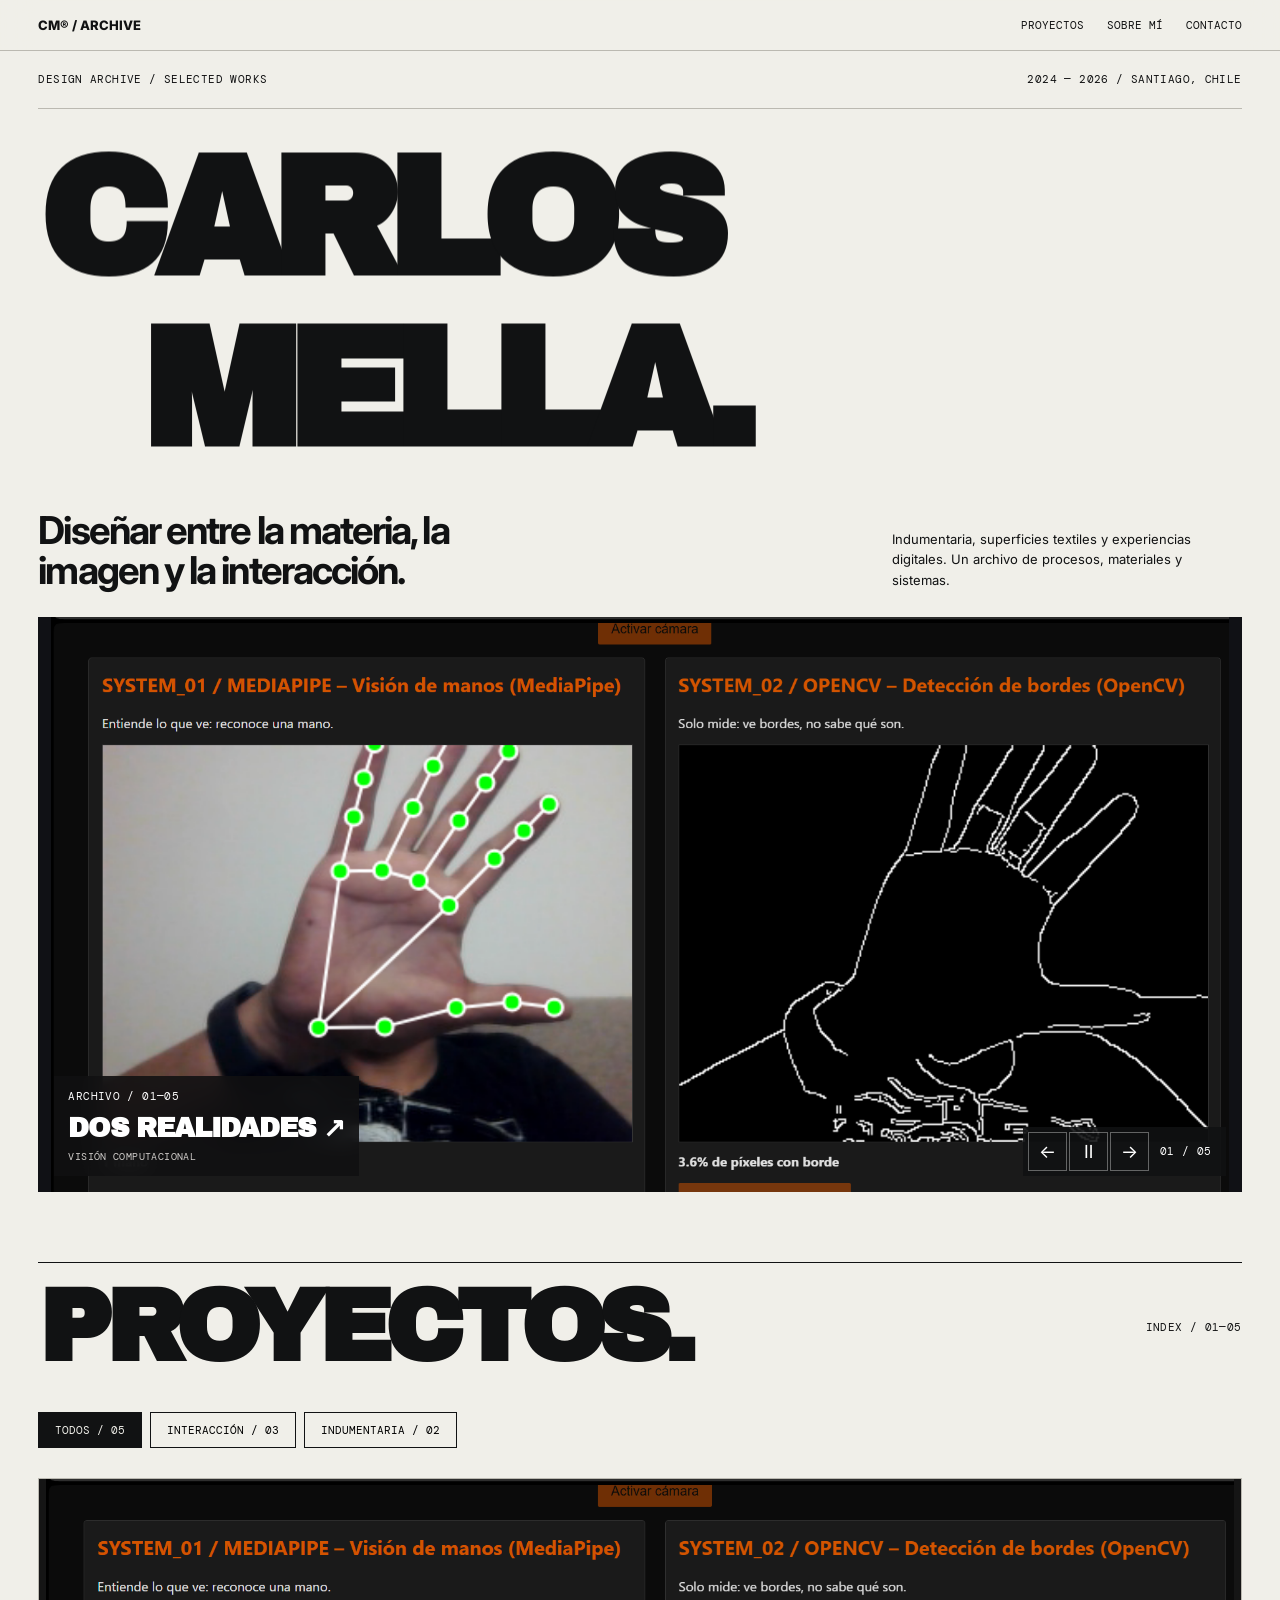
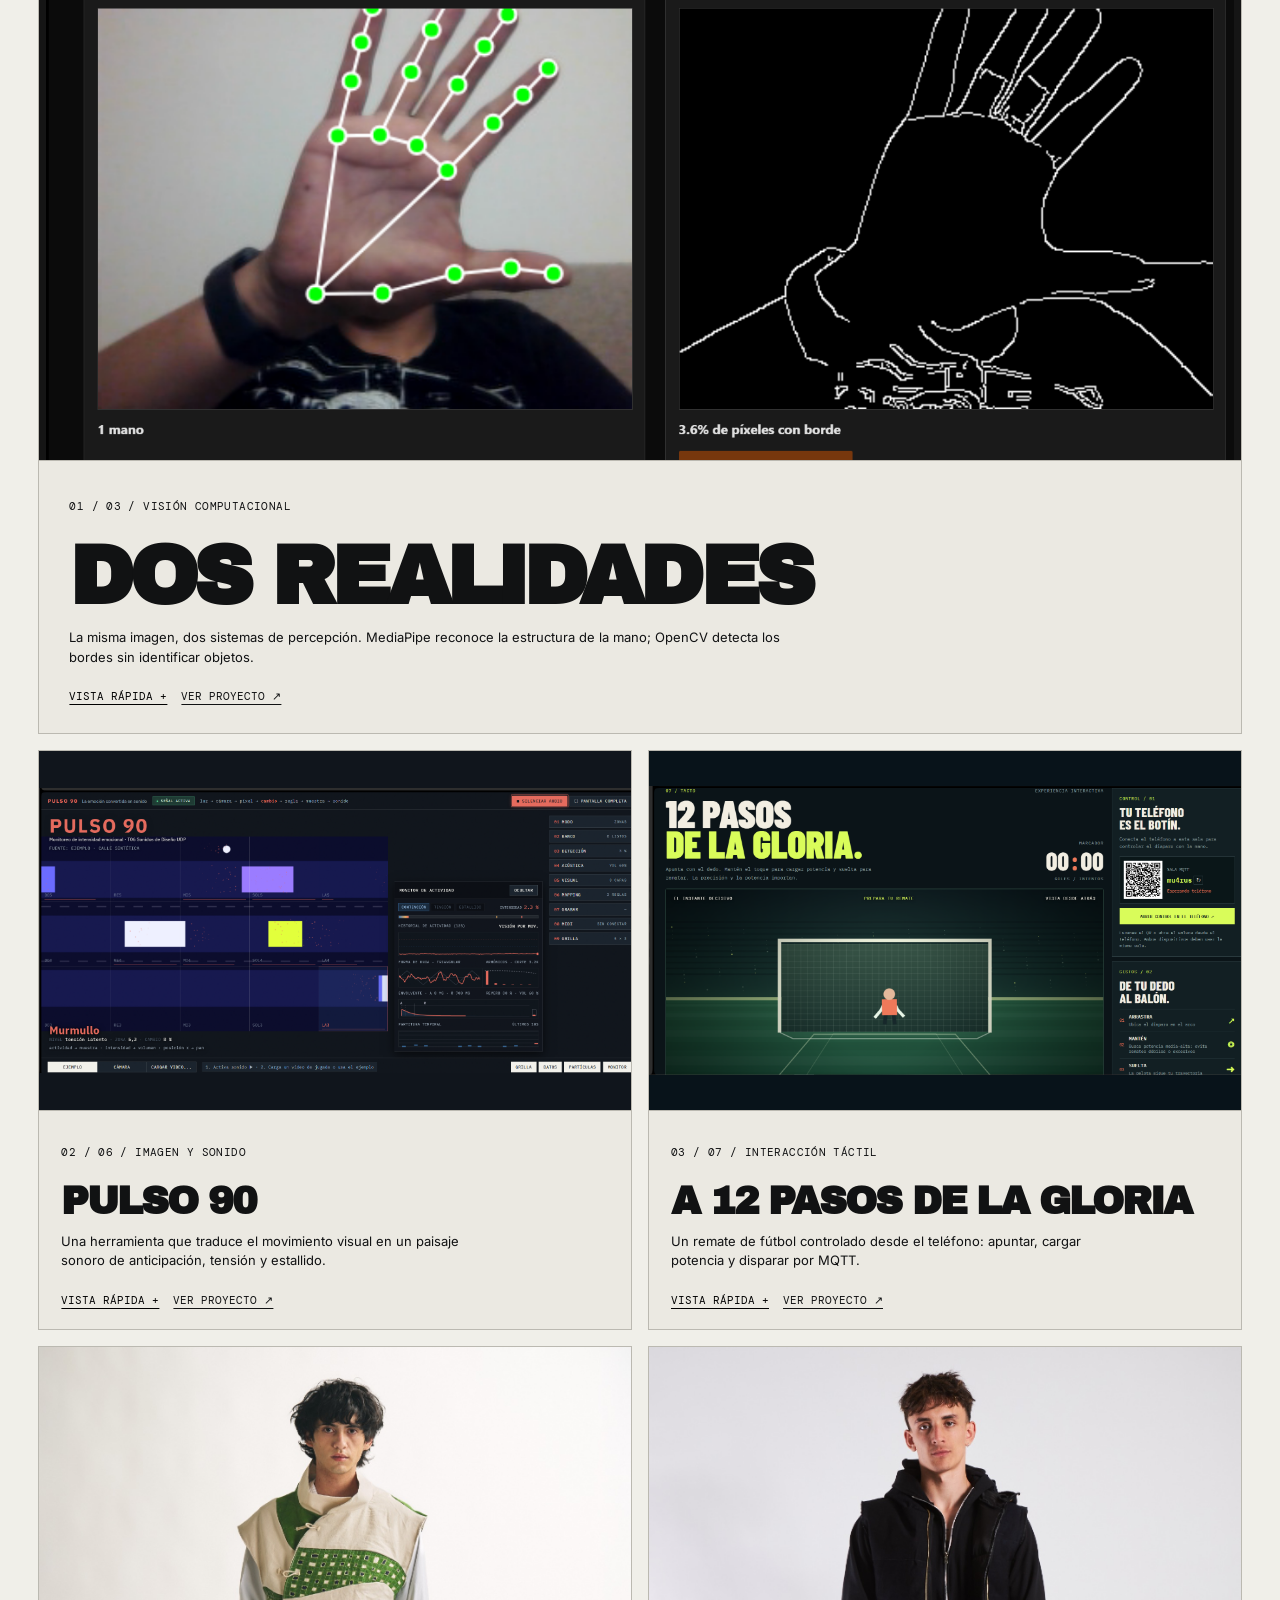
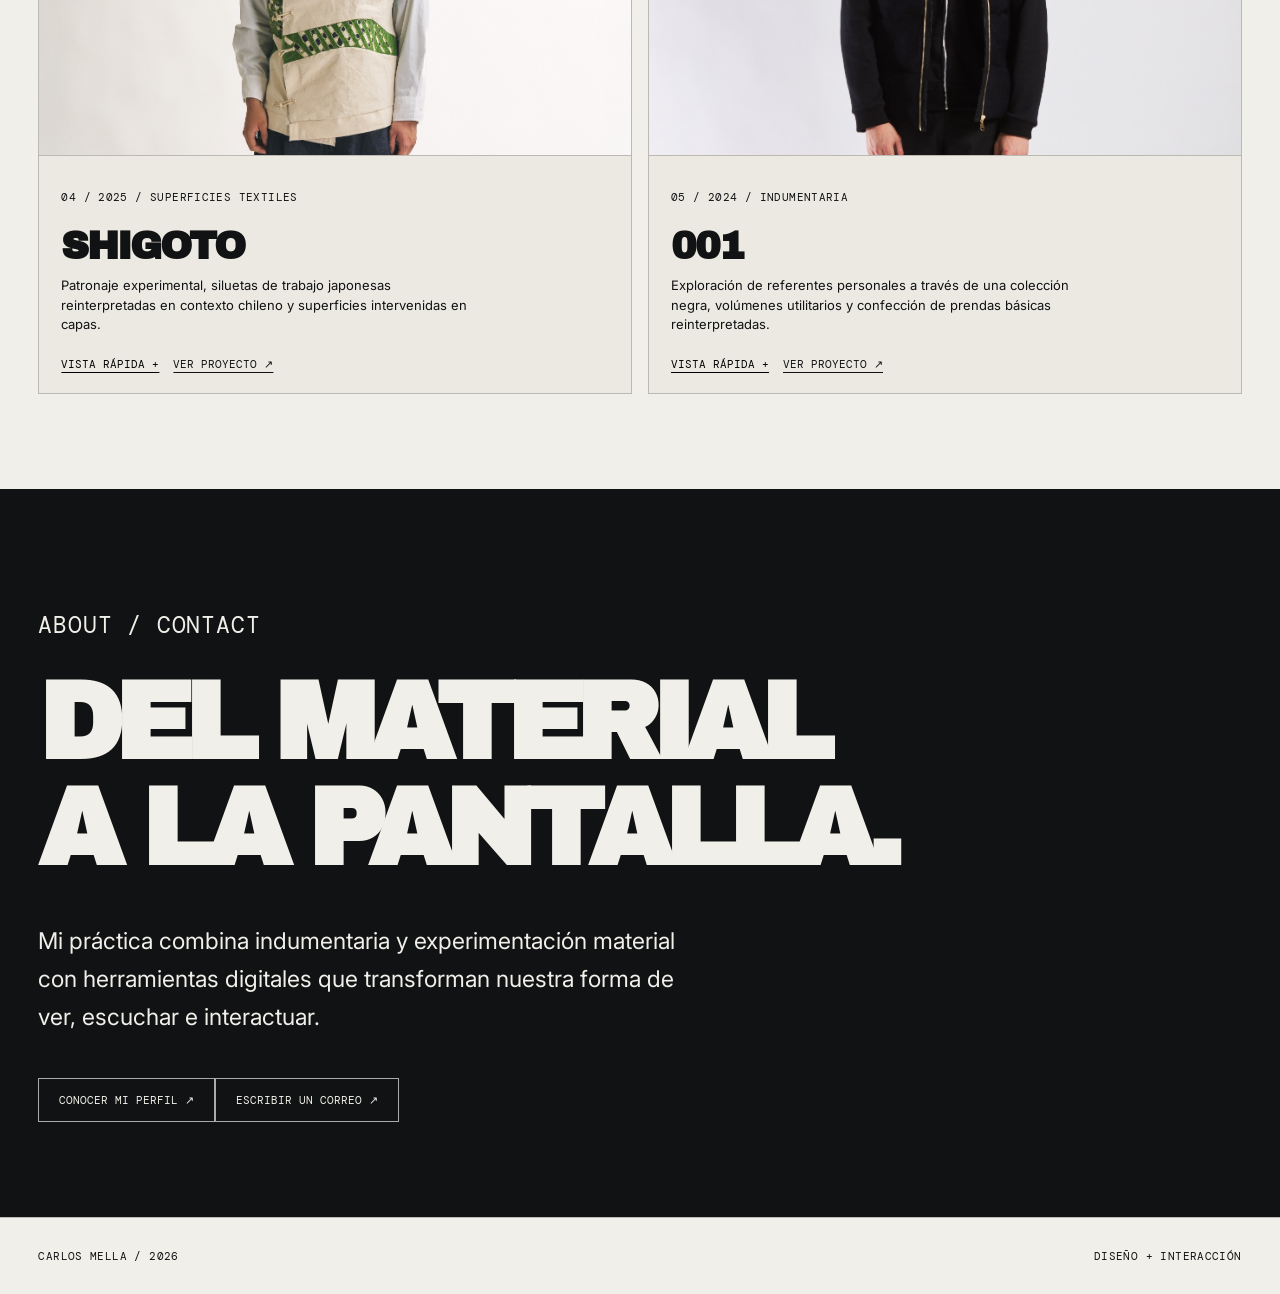
==== commit 62c63a6e: "Add files via upload" ====
--- a/index.html
+++ b/index.html
@@ -1,2 +1,2 @@
 <!DOCTYPE html>
-<html lang="es"><head><meta charset="utf-8"/><meta content="width=device-width,initial-scale=1" name="viewport"/><meta content="Portafolio de Carlos Mella. Diseño textil, indumentaria e interacción digital." name="description"/><title>Portafolio — Carlos Mella</title><link href="style.css" rel="stylesheet"/></head><body><header class="site-nav"><a class="brand" href="index.html">CM® / ARCHIVE</a><nav><a href="index.html#proyectos">PROYECTOS</a><a href="about.html">SOBRE MÍ</a><a href="index.html#contacto">CONTACTO</a></nav></header><main><div class="wrap"><div class="topline mono"><span>DESIGN ARCHIVE / SELECTED WORKS</span><span>2024 — 2026 / SANTIAGO, CHILE</span></div><h1 class="hero-name" data-slide-reveal aria-label="Carlos Mella"><span>CARLOS</span><span class="second">MELLA.</span></h1><div class="hero-bottom"><h2>Diseñar entre la materia, la imagen y la interacción.</h2><p>Indumentaria, superficies textiles y experiencias digitales. Un archivo de procesos, materiales y sistemas.</p></div><section class="hero-visual hero-carousel" aria-label="Selección rotativa de cinco proyectos"><div class="hero-slide-stack"><div class="hero-slide is-active digital" data-hero-slide aria-hidden="false"><img src="assets/dos-realidades.png" alt="Comparación real de reconocimiento de manos con MediaPipe y detección de bordes con OpenCV" fetchpriority="high"/></div><div class="hero-slide  digital" data-hero-slide aria-hidden="true"><img src="assets/pulso-90.png" alt="Monitor audiovisual de PULSO 90, con grilla de zonas y actividad sonora" loading="lazy"/></div><div class="hero-slide  digital" data-hero-slide aria-hidden="true"><img src="assets/a-12-pasos.png" alt="Cancha interactiva del proyecto A 12 PASOS DE LA GLORIA" loading="lazy"/></div><div class="hero-slide  fashion" data-hero-slide aria-hidden="true"><img src="assets/shigoto-frente.jpg" alt="Fotografía original del proyecto de indumentaria SHIGOTO" loading="lazy"/></div><div class="hero-slide  fashion" data-hero-slide aria-hidden="true"><img src="assets/001-frente.jpg" alt="Fotografía original del proyecto de indumentaria 001" loading="lazy"/></div></div><div class="hero-visual-bottom"><div class="visual-tag mono"><span id="hero-index">ARCHIVO / 01—05</span><a id="hero-project-link" href="proyectos/dos-realidades.html">DOS REALIDADES ↗</a><small id="hero-project-category">VISIÓN COMPUTACIONAL</small></div><div class="hero-controls" aria-label="Controles de la portada"><button type="button" id="hero-prev" aria-label="Proyecto anterior">←</button><button type="button" id="hero-toggle" aria-label="Pausar cambio automático" aria-pressed="false">Ⅱ</button><button type="button" id="hero-next" aria-label="Proyecto siguiente">→</button><span id="hero-count" class="mono" aria-live="polite">01 / 05</span></div></div></section><section class="work" id="proyectos"><div class="section-head"><h2>PROYECTOS.</h2><span class="mono">INDEX / 01—05</span></div><div aria-label="Filtrar proyectos" class="filters" role="group"><button aria-pressed="true" class="filter" data-filter="all">TODOS / 05</button><button aria-pressed="false" class="filter" data-filter="digital">INTERACCIÓN / 03</button><button aria-pressed="false" class="filter" data-filter="material">INDUMENTARIA / 02</button></div><div class="project-grid"><article class="project-card" data-desc="La misma imagen, dos sistemas de percepción. MediaPipe reconoce la estructura de la mano; OpenCV detecta los bordes sin identificar objetos." data-page="proyectos/dos-realidades.html" data-title="DOS REALIDADES" data-type="digital"><div class="project-image"><img alt="Captura real de DOS REALIDADES: detección de manos con MediaPipe y bordes con OpenCV" loading="lazy" src="assets/dos-realidades.png"/></div><div class="project-info"><p class="mono">01 / 03 / VISIÓN COMPUTACIONAL</p><h3>DOS REALIDADES</h3><p>La misma imagen, dos sistemas de percepción. MediaPipe reconoce la estructura de la mano; OpenCV detecta los bordes sin identificar objetos.</p><div class="card-actions"><button data-preview="" type="button">VISTA RÁPIDA +</button><a href="proyectos/dos-realidades.html">VER PROYECTO ↗</a></div></div></article><article class="project-card" data-desc="Una herramienta que traduce el movimiento visual en un paisaje sonoro de anticipación, tensión y estallido." data-page="proyectos/pulso-90.html" data-title="PULSO 90" data-type="digital"><div class="project-image"><img alt="Captura real de PULSO 90 mostrando la grilla y el monitor audiovisual" loading="lazy" src="assets/pulso-90.png"/></div><div class="project-info"><p class="mono">02 / 06 / IMAGEN Y SONIDO</p><h3>PULSO 90</h3><p>Una herramienta que traduce el movimiento visual en un paisaje sonoro de anticipación, tensión y estallido.</p><div class="card-actions"><button data-preview="" type="button">VISTA RÁPIDA +</button><a href="proyectos/pulso-90.html">VER PROYECTO ↗</a></div></div></article><article class="project-card" data-desc="Un remate de fútbol controlado desde el teléfono: apuntar, cargar potencia y disparar por MQTT." data-page="proyectos/12-pasos.html" data-title="A 12 PASOS DE LA GLORIA" data-type="digital"><div class="project-image"><img alt="Vista del proyecto A 12 PASOS DE LA GLORIA" loading="lazy" src="assets/a-12-pasos.png"/></div><div class="project-info"><p class="mono">03 / 07 / INTERACCIÓN TÁCTIL</p><h3>A 12 PASOS DE LA GLORIA</h3><p>Un remate de fútbol controlado desde el teléfono: apuntar, cargar potencia y disparar por MQTT.</p><div class="card-actions"><button data-preview="" type="button">VISTA RÁPIDA +</button><a href="proyectos/12-pasos.html">VER PROYECTO ↗</a></div></div></article><article class="project-card" data-desc="Patronaje experimental, siluetas de trabajo japonesas reinterpretadas en contexto chileno y superficies intervenidas en capas." data-page="proyectos/shigoto.html" data-title="SHIGOTO" data-type="material"><div class="project-image"><img alt="Vista del proyecto SHIGOTO" loading="lazy" src="assets/shigoto-frente.jpg"/></div><div class="project-info"><p class="mono">04 / 2025 / SUPERFICIES TEXTILES</p><h3>SHIGOTO</h3><p>Patronaje experimental, siluetas de trabajo japonesas reinterpretadas en contexto chileno y superficies intervenidas en capas.</p><div class="card-actions"><button data-preview="" type="button">VISTA RÁPIDA +</button><a href="proyectos/shigoto.html">VER PROYECTO ↗</a></div></div></article><article class="project-card" data-desc="Exploración de referentes personales a través de una colección negra, volúmenes utilitarios y confección de prendas básicas reinterpretadas." data-page="proyectos/001.html" data-title="001" data-type="material"><div class="project-image"><img alt="Vista del proyecto 001" loading="lazy" src="assets/001-frente.jpg"/></div><div class="project-info"><p class="mono">05 / 2024 / INDUMENTARIA</p><h3>001</h3><p>Exploración de referentes personales a través de una colección negra, volúmenes utilitarios y confección de prendas básicas reinterpretadas.</p><div class="card-actions"><button data-preview="" type="button">VISTA RÁPIDA +</button><a href="proyectos/001.html">VER PROYECTO ↗</a></div></div></article></div></section></div><section class="statement" id="contacto"><div class="statement-inner"><p class="mono">ABOUT / CONTACT</p><h2>DEL MATERIAL<br/>A LA PANTALLA.</h2><p>Mi práctica combina indumentaria y experimentación material con herramientas digitales que transforman nuestra forma de ver, escuchar e interactuar.</p><a href="about.html">CONOCER MI PERFIL ↗</a><a href="mailto:carlos.mella1@mail.udp.cl">ESCRIBIR UN CORREO ↗</a></div></section></main><div aria-hidden="true" aria-labelledby="modal-title" aria-modal="true" class="modal" role="dialog"><div class="modal-box"><button aria-label="Cerrar" class="modal-close" id="modal-close">CERRAR ×</button><p class="mono">PROJECT / QUICK VIEW</p><h2 id="modal-title"></h2><div class="project-image" id="modal-image"></div><p id="modal-description"></p><a class="pill-link" href="#" id="modal-page">VER PROYECTO COMPLETO ↗</a></div></div><footer class="mono"><span>CARLOS MELLA / 2026</span><span>DISEÑO + INTERACCIÓN</span></footer><script defer src="components/slide-up-reveal.js"></script><script defer src="script.js"></script><script defer src="components/hero-carousel.js"></script></body></html>+<html lang="es"><head><meta charset="utf-8"/><meta content="width=device-width,initial-scale=1" name="viewport"/><meta content="Portafolio de Carlos Mella. Diseño textil, indumentaria e interacción digital." name="description"/><title>Portafolio — Carlos Mella</title><link href="style.css?v=20261124-restaurado-2" rel="stylesheet"/></head><body><header class="site-nav"><a class="brand" href="index.html">CM® / ARCHIVE</a><nav><a href="index.html#proyectos">PROYECTOS</a><a href="about.html">SOBRE MÍ</a><a href="index.html#contacto">CONTACTO</a></nav></header><main><div class="wrap"><div class="topline mono"><span>DESIGN ARCHIVE / SELECTED WORKS</span><span>2024 — 2026 / SANTIAGO, CHILE</span></div><h1 class="hero-name" data-slide-reveal aria-label="Carlos Mella"><span>CARLOS</span><span class="second">MELLA.</span></h1><div class="hero-bottom"><h2>Diseñar entre la materia, la imagen y la interacción.</h2><p>Indumentaria, superficies textiles y experiencias digitales. Un archivo de procesos, materiales y sistemas.</p></div><section class="hero-visual hero-carousel" aria-label="Selección rotativa de cinco proyectos"><div class="hero-slide-stack"><div class="hero-slide is-active digital" data-hero-slide aria-hidden="false"><img src="assets/dos-realidades.png" alt="Comparación real de reconocimiento de manos con MediaPipe y detección de bordes con OpenCV" fetchpriority="high"/></div><div class="hero-slide  digital" data-hero-slide aria-hidden="true"><img src="assets/pulso-90.png" alt="Monitor audiovisual de PULSO 90, con grilla de zonas y actividad sonora" loading="lazy"/></div><div class="hero-slide  digital" data-hero-slide aria-hidden="true"><img src="assets/a-12-pasos.png" alt="Cancha interactiva del proyecto A 12 PASOS DE LA GLORIA" loading="lazy"/></div><div class="hero-slide  fashion" data-hero-slide aria-hidden="true"><img src="assets/shigoto-frente.jpg" alt="Fotografía original del proyecto de indumentaria SHIGOTO" loading="lazy"/></div><div class="hero-slide  fashion" data-hero-slide aria-hidden="true"><img src="assets/001-frente.jpg" alt="Fotografía original del proyecto de indumentaria 001" loading="lazy"/></div></div><div class="hero-visual-bottom"><div class="visual-tag mono"><span id="hero-index">ARCHIVO / 01—05</span><a id="hero-project-link" href="proyectos/dos-realidades.html">DOS REALIDADES ↗</a><small id="hero-project-category">VISIÓN COMPUTACIONAL</small></div><div class="hero-controls" aria-label="Controles de la portada"><button type="button" id="hero-prev" aria-label="Proyecto anterior">←</button><button type="button" id="hero-toggle" aria-label="Pausar cambio automático" aria-pressed="false">Ⅱ</button><button type="button" id="hero-next" aria-label="Proyecto siguiente">→</button><span id="hero-count" class="mono" aria-live="polite">01 / 05</span></div></div></section><section class="work" id="proyectos"><div class="section-head"><h2>PROYECTOS.</h2><span class="mono">INDEX / 01—05</span></div><div aria-label="Filtrar proyectos" class="filters" role="group"><button aria-pressed="true" class="filter" data-filter="all">TODOS / 05</button><button aria-pressed="false" class="filter" data-filter="digital">INTERACCIÓN / 03</button><button aria-pressed="false" class="filter" data-filter="material">INDUMENTARIA / 02</button></div><div class="project-grid"><article class="project-card" data-desc="La misma imagen, dos sistemas de percepción. MediaPipe reconoce la estructura de la mano; OpenCV detecta los bordes sin identificar objetos." data-page="proyectos/dos-realidades.html" data-title="DOS REALIDADES" data-type="digital"><div class="project-image"><img alt="Captura real de DOS REALIDADES: detección de manos con MediaPipe y bordes con OpenCV" loading="lazy" src="assets/dos-realidades.png"/></div><div class="project-info"><p class="mono">01 / 03 / VISIÓN COMPUTACIONAL</p><h3>DOS REALIDADES</h3><p>La misma imagen, dos sistemas de percepción. MediaPipe reconoce la estructura de la mano; OpenCV detecta los bordes sin identificar objetos.</p><div class="card-actions"><button data-preview="" type="button">VISTA RÁPIDA +</button><a href="proyectos/dos-realidades.html">VER PROYECTO ↗</a></div></div></article><article class="project-card" data-desc="Una herramienta que traduce el movimiento visual en un paisaje sonoro de anticipación, tensión y estallido." data-page="proyectos/pulso-90.html" data-title="PULSO 90" data-type="digital"><div class="project-image"><img alt="Captura real de PULSO 90 mostrando la grilla y el monitor audiovisual" loading="lazy" src="assets/pulso-90.png"/></div><div class="project-info"><p class="mono">02 / 06 / IMAGEN Y SONIDO</p><h3>PULSO 90</h3><p>Una herramienta que traduce el movimiento visual en un paisaje sonoro de anticipación, tensión y estallido.</p><div class="card-actions"><button data-preview="" type="button">VISTA RÁPIDA +</button><a href="proyectos/pulso-90.html">VER PROYECTO ↗</a></div></div></article><article class="project-card" data-desc="Un remate de fútbol controlado desde el teléfono: apuntar, cargar potencia y disparar por MQTT." data-page="proyectos/12-pasos.html" data-title="A 12 PASOS DE LA GLORIA" data-type="digital"><div class="project-image"><img alt="Vista del proyecto A 12 PASOS DE LA GLORIA" loading="lazy" src="assets/a-12-pasos.png"/></div><div class="project-info"><p class="mono">03 / 07 / INTERACCIÓN TÁCTIL</p><h3>A 12 PASOS DE LA GLORIA</h3><p>Un remate de fútbol controlado desde el teléfono: apuntar, cargar potencia y disparar por MQTT.</p><div class="card-actions"><button data-preview="" type="button">VISTA RÁPIDA +</button><a href="proyectos/12-pasos.html">VER PROYECTO ↗</a></div></div></article><article class="project-card" data-desc="Patronaje experimental, siluetas de trabajo japonesas reinterpretadas en contexto chileno y superficies intervenidas en capas." data-page="proyectos/shigoto.html" data-title="SHIGOTO" data-type="material"><div class="project-image"><img alt="Vista del proyecto SHIGOTO" loading="lazy" src="assets/shigoto-frente.jpg"/></div><div class="project-info"><p class="mono">04 / 2025 / SUPERFICIES TEXTILES</p><h3>SHIGOTO</h3><p>Patronaje experimental, siluetas de trabajo japonesas reinterpretadas en contexto chileno y superficies intervenidas en capas.</p><div class="card-actions"><button data-preview="" type="button">VISTA RÁPIDA +</button><a href="proyectos/shigoto.html">VER PROYECTO ↗</a></div></div></article><article class="project-card" data-desc="Exploración de referentes personales a través de una colección negra, volúmenes utilitarios y confección de prendas básicas reinterpretadas." data-page="proyectos/001.html" data-title="001" data-type="material"><div class="project-image"><img alt="Vista del proyecto 001" loading="lazy" src="assets/001-frente.jpg"/></div><div class="project-info"><p class="mono">05 / 2024 / INDUMENTARIA</p><h3>001</h3><p>Exploración de referentes personales a través de una colección negra, volúmenes utilitarios y confección de prendas básicas reinterpretadas.</p><div class="card-actions"><button data-preview="" type="button">VISTA RÁPIDA +</button><a href="proyectos/001.html">VER PROYECTO ↗</a></div></div></article></div></section></div><section class="statement" id="contacto"><div class="statement-inner"><p class="mono">ABOUT / CONTACT</p><h2>DEL MATERIAL<br/>A LA PANTALLA.</h2><p>Mi práctica combina indumentaria y experimentación material con herramientas digitales que transforman nuestra forma de ver, escuchar e interactuar.</p><a href="about.html">CONOCER MI PERFIL ↗</a><a href="mailto:carlos.mella1@mail.udp.cl">ESCRIBIR UN CORREO ↗</a></div></section></main><div aria-hidden="true" aria-labelledby="modal-title" aria-modal="true" class="modal" role="dialog"><div class="modal-box"><button aria-label="Cerrar" class="modal-close" id="modal-close">CERRAR ×</button><p class="mono">PROJECT / QUICK VIEW</p><h2 id="modal-title"></h2><div class="project-image" id="modal-image"></div><p id="modal-description"></p><a class="pill-link" href="#" id="modal-page">VER PROYECTO COMPLETO ↗</a></div></div><footer class="mono"><span>CARLOS MELLA / 2026</span><span>DISEÑO + INTERACCIÓN</span></footer><script defer src="components/slide-up-reveal.js"></script><script defer src="script.js"></script><script defer src="components/hero-carousel.js?v=20261124-restaurado-2"></script></body></html>
--- a/style.css
+++ b/style.css
@@ -1,127 +1,125 @@
-/*
-  Dos Realidades – CSS stylesheet
-  -------------------------------------------------
-  This stylesheet provides a clean, minimal design for the
-  gesture recognition and optical flow demo.
-  It assumes the following HTML structure (from index.html):
-    <header>...</header>
-    <main>
-      <button id="activateBtn">Activar cámara</button>
-      <div id="status"></div>
-      <section id="stage">
-        <video id="video" autoplay muted playsinline></video>
-        <canvas id="overlay"></canvas>
-        <div id="gestureLabel"></div>
-      </section>
-    </main>
-    <footer>...</footer>
-*/
+@import url('https://fonts.googleapis.com/css2?family=Archivo+Black&family=DM+Mono:wght@400;500&family=Inter:wght@400;500;600;700&display=swap');
+:root{--paper:#f0efe9;--ink:#111213;--line:#bbb9b1;--violet:#4d47aa;--muted:#666860}*{box-sizing:border-box}html{scroll-behavior:smooth}body{margin:0;background:var(--paper);color:var(--ink);font-family:Inter,Arial,sans-serif}a{color:inherit}button{font:inherit;cursor:pointer}.mono{font:11px/1.5 'DM Mono',monospace;letter-spacing:.035em;text-transform:uppercase}.site-nav{position:sticky;top:0;z-index:60;background:rgba(240,239,233,.96);backdrop-filter:blur(16px);border-bottom:1px solid var(--line);display:flex;align-items:center;justify-content:space-between;gap:20px;padding:16px 3vw}.brand{text-decoration:none;font-weight:800;font-size:13px}.site-nav nav{display:flex;gap:23px}.site-nav nav a{text-decoration:none; font:11px 'DM Mono',monospace;text-transform:uppercase}.site-nav a:hover{color:var(--violet)}.wrap{width:min(1500px,94vw);margin:auto}.topline{display:flex;justify-content:space-between;gap:15px;border-bottom:1px solid var(--line);padding:20px 0}.hero-name{font-family:'Archivo Black',Impact,sans-serif;font-size:clamp(80px,17.1vw,290px);line-height:.8;letter-spacing:-.09em;margin:32px 0 28px;overflow:hidden}.hero-name span{display:block}.hero-name .second{margin-left:12vw}.hero-bottom{display:grid;grid-template-columns:1fr 1fr;gap:24px;align-items:end;padding:8px 0 40px}.hero-bottom h2{max-width:530px;font-size:clamp(22px,3vw,42px);line-height:1.06;letter-spacing:-.05em;margin:0}.hero-bottom p{font-size:13px;max-width:350px;line-height:1.6;margin:0 0 0 auto}.hero-visual{height:min(66vw,660px);min-height:350px;background:#111915;position:relative;overflow:hidden}.hero-visual img{width:100%;height:100%;object-fit:cover;object-position:center 45%;filter:contrast(1.05)}.visual-tag{position:absolute;bottom:18px;left:18px;color:white;background:rgba(17,18,19,.82);padding:12px 14px}.visual-tag a{display:block;text-decoration:none;margin-top:8px;font-size:19px;font-weight:700}.section-head{border-top:1px solid var(--ink);padding:16px 0 18px;display:flex;align-items:center;justify-content:space-between;gap:15px}.section-head h2{margin:0;font-family:'Archivo Black',Impact,sans-serif;font-size:clamp(38px,8vw,105px);letter-spacing:-.075em;line-height:.95}.work{padding:95px 0}.filters{display:flex;gap:8px;flex-wrap:wrap;margin:18px 0 30px}.filter{background:transparent;border:1px solid var(--ink);padding:10px 16px;text-transform:uppercase;font:11px 'DM Mono',monospace}.filter[aria-pressed=true],.filter:hover{background:var(--ink);color:var(--paper)}.project-grid{display:grid;grid-template-columns:repeat(6,1fr);gap:14px}.project-card{grid-column:span 2;display:flex;flex-direction:column;min-width:0;border:1px solid var(--line);background:#e4e2da}.project-card:nth-child(1),.project-card:nth-child(2){grid-column:span 3}.project-card[hidden]{display:none}.project-image{aspect-ratio:1.35;background:#111;overflow:hidden;position:relative}.project-image img{width:100%;height:100%;object-fit:cover;transition:transform .5s ease}.project-card:hover .project-image img{transform:scale(1.035)}.project-image.placeholder{display:grid;place-items:center;position:relative;overflow:hidden;background:#111a1c;color:#ecece5}.project-image.placeholder::before{content:'';position:absolute;inset:0;background:repeating-linear-gradient(0deg,transparent 0 14px,rgba(255,255,255,.06) 14px 15px),repeating-linear-gradient(90deg,transparent 0 38px,rgba(255,255,255,.05) 38px 39px)}.project-image.placeholder strong{z-index:1;font-family:'Archivo Black';font-size:clamp(25px,4vw,65px);letter-spacing:-.065em;text-align:center;padding:20px}.project-card[data-type=material] .project-image{aspect-ratio:1.2}.project-image img[src*=shigoto],.project-image img[src*='001']{object-position:center 27%}.project-info{padding:18px;display:flex;flex-direction:column;flex:1;gap:10px}.project-info h3{font-family:'Archivo Black';font-size:clamp(20px,3vw,34px);letter-spacing:-.055em;line-height:1.05;margin:0}.project-info p:not(.mono){font-size:13px;line-height:1.5;max-width:420px}.card-actions{display:flex;flex-wrap:wrap;gap:14px;margin-top:auto;padding-top:12px}.card-actions a,.card-actions button{border:0;background:transparent;text-decoration:underline;text-underline-offset:4px;padding:0;font:11px 'DM Mono',monospace;text-transform:uppercase}.card-actions a:hover,.card-actions button:hover{color:var(--violet)}.statement{background:#111213;color:var(--paper);padding:95px 3vw}.statement-inner{max-width:1450px;margin:auto}.statement h2{font-family:'Archivo Black';font-size:clamp(40px,8.5vw,138px);letter-spacing:-.085em;line-height:.98;margin:25px 0 40px}.statement p{max-width:650px;line-height:1.65;font-size:clamp(16px,2vw,23px)}.statement a{display:inline-block;margin-top:18px;padding:14px 20px;border:1px solid #aaa;text-decoration:none;font:11px 'DM Mono',monospace}.statement a:hover{background:var(--paper);color:var(--ink)}footer{padding:30px 3vw;display:flex;justify-content:space-between;border-top:1px solid var(--line)}.modal{position:fixed;inset:0;z-index:100;background:rgba(13,13,14,.75);display:none;align-items:center;justify-content:center;padding:25px}.modal[aria-hidden=false]{display:flex}.modal-box{background:var(--paper);width:min(830px,100%);max-height:90vh;overflow:auto;padding:24px;position:relative}.modal-close{position:absolute;right:20px;top:18px;border:1px solid black;background:transparent;padding:5px 12px}.modal-box h2{font-family:'Archivo Black';font-size:clamp(35px,6vw,80px);line-height:1;letter-spacing:-.07em;padding-right:42px}.modal-box img{width:100%;max-height:360px;object-fit:cover}.modal-box p{line-height:1.6}.modal-box .link{display:inline-block;margin:15px 20px 10px 0}.page-head{padding:60px 0 30px;border-bottom:1px solid var(--line)}.page-head h1{font-family:'Archivo Black';letter-spacing:-.075em;font-size:clamp(56px,11vw,165px);line-height:.92;max-width:1300px;margin:15px 0}.page-head p{max-width:670px;font-size:clamp(17px,2vw,25px);line-height:1.4}.page-hero{width:100%;max-height:760px;object-fit:contain;background:#151719;margin:40px 0}.page-columns{display:grid;grid-template-columns:1fr 1fr;gap:40px;padding:25px 0 80px}.page-columns h2{font-family:'Archivo Black';font-size:clamp(25px,4vw,45px);letter-spacing:-.05em}.page-columns p{max-width:600px;line-height:1.7}.project-gallery{display:grid;grid-template-columns:repeat(2,minmax(0,1fr));gap:12px;margin:20px 0 100px}.project-gallery img{width:100%;height:100%;max-height:630px;object-fit:cover}.project-gallery img:first-child{grid-column:span 2}.pill-link{display:inline-block;padding:12px 16px;border:1px solid var(--ink);text-decoration:none;margin:6px 8px 6px 0;font:11px 'DM Mono',monospace}.pill-link:hover{background:var(--ink);color:var(--paper)}.missing{background:#deddd6;border:1px dashed #777;padding:20px;margin:20px 0;font:12px/1.6 'DM Mono',monospace}.about-pic{background:#111;min-height:250px;display:flex;align-items:center;justify-content:center;color:white}.about-pic img{max-height:600px;width:100%;object-fit:cover}@media(max-width:800px){.hero-name{font-size:18vw}.hero-name .second{margin-left:0}.hero-bottom{grid-template-columns:1fr}.hero-bottom p{margin:0}.project-card,.project-card:nth-child(1),.project-card:nth-child(2){grid-column:span 3}.page-columns{grid-template-columns:1fr}.site-nav nav{gap:12px}}@media(max-width:540px){.project-card,.project-card:nth-child(1),.project-card:nth-child(2){grid-column:span 6}.hero-name{font-size:18.5vw}.hero-visual{min-height:280px;height:76vw}.project-gallery{grid-template-columns:1fr}.project-gallery img:first-child{grid-column:span 1}.site-nav{padding:14px 4vw}.site-nav nav a{font-size:9px}.statement{padding:75px 4vw}.project-image{aspect-ratio:1.35}}@media(prefers-reduced-motion:reduce){*,*::before,*::after{scroll-behavior:auto!important;transition:none!important;animation:none!important}}
 
-/* Reset & basic typography */
-* {
-  margin: 0;
-  padding: 0;
-  box-sizing: border-box;
-}
+/* ========== V2 — SISTEMA EDITORIAL / AJUSTES ========== */
+html{scroll-padding-top:76px}
+.site-nav{padding-block:17px}
+.hero-name{font-size:clamp(72px,13.1vw,205px);line-height:.83;letter-spacing:-.085em;margin:25px 0 26px}
+.hero-name .second{margin-left:8vw}
+.hero-bottom{padding-bottom:26px}
+.hero-visual{height:clamp(320px,48vw,575px)}
+.hero-visual img{object-fit:cover;object-position:center 38%}
+.work{padding-top:70px}
+.project-grid{grid-template-columns:repeat(12,minmax(0,1fr));gap:16px}
+.project-card,.project-card:nth-child(1),.project-card:nth-child(2){grid-column:span 6}
+.project-card:nth-child(1){grid-column:span 12;display:grid;grid-template-columns:minmax(0,1.45fr) minmax(280px,.55fr);min-height:430px}
+.project-card:nth-child(1) .project-image{aspect-ratio:auto;height:100%}
+.project-card:nth-child(1) .project-info{justify-content:end;padding:28px}
+.project-card:nth-child(1) h3{font-size:clamp(35px,5.5vw,78px)}
+.project-card:nth-child(3){grid-column:span 6}
+.project-card:nth-child(4),.project-card:nth-child(5){grid-column:span 6}
+.project-card .project-image{aspect-ratio:1.65}
+.project-card .project-image img{object-fit:cover;object-position:center center}
+.project-card:nth-child(3) .project-image img{object-fit:contain;background:#08131a;object-position:center}
+.project-card[data-type=material] .project-image{aspect-ratio:1.45}
+.project-card[data-type=material] .project-image img{object-position:center 18%}
+.project-info{padding:22px;min-height:210px;background:#ebe9e2;border-top:1px solid var(--line)}
+.project-info h3{font-size:clamp(23px,3vw,43px)}
+.project-card:nth-child(1) .project-info{border-top:none;border-left:1px solid var(--line)}
+.project-info p:not(.mono){margin:0}
+.project-grid[data-view=material] .project-card[data-type=material]{grid-column:span 6}
+.project-grid[data-view=digital] .project-card:nth-child(1){grid-column:span 12}
+.page-head{padding-top:45px}
+.page-head h1{font-size:clamp(48px,9vw,142px);line-height:.94}
+.project-detail .page-head{border-bottom:0}
+.detail-kicker{display:flex;justify-content:space-between;border-bottom:1px solid var(--line);padding-bottom:14px;gap:14px}
+.project-detail .page-head>p{max-width:840px}
+.project-feature{margin:10px 0 70px;background:#11191c;overflow:hidden}
+.project-feature img{display:block;width:100%;height:auto;max-height:790px;object-fit:contain}
+.media-note{display:block;padding:12px 20px;color:#b9b8b0;background:#11191c;font-size:10px}
+.accent-period{color:var(--violet)}
+.detail-intro{display:grid;grid-template-columns:1fr 1fr;gap:6vw;padding:30px 0 100px;border-top:1px solid var(--ink)}
+.detail-intro h2,.record-title h2{font-family:'Archivo Black',Impact,sans-serif;font-size:clamp(33px,5vw,74px);letter-spacing:-.065em;line-height:1.06;margin:20px 0}
+.detail-intro>div:last-child{padding-top:28px}
+.detail-intro p:not(.mono),.record-body p{font-size:clamp(15px,1.4vw,20px);line-height:1.65;margin:0 0 18px}
+.detail-links{display:flex;gap:8px;flex-wrap:wrap;margin-top:24px}
+.record-section{background:#181a1b;color:var(--paper);margin:0 calc(-3vw) 36px;padding:54px 3vw 75px;display:grid;grid-template-columns:.9fr 1.1fr;gap:5vw}
+.record-section .record-body{padding-top:20px}
+.video-slot{display:flex;flex-direction:column;align-items:flex-start;justify-content:space-between;gap:38px;min-height:220px;background:#222528;color:#ebebe5;border:1px solid #777a74;padding:22px;margin:20px 0}
+.video-slot span:last-child{font-size:13px;color:#c8c6c0;line-height:1.5}
+.record-section .video-slot{border-color:#71716e}
+.next-project{display:flex;justify-content:space-between;gap:15px;padding:20px 0 65px;border-top:1px solid var(--line);font:12px 'DM Mono',monospace}
+.next-project a{text-decoration:none}.next-project a:hover{text-decoration:underline}
+@media(max-width:900px){.hero-name{font-size:14vw}.hero-name .second{margin-left:0}.project-card:nth-child(1){grid-template-columns:1fr;min-height:0}.project-card:nth-child(1) .project-image{height:auto;aspect-ratio:1.65}.project-card:nth-child(1) .project-info{border-left:0;border-top:1px solid var(--line)}.project-card:nth-child(1) h3{font-size:clamp(25px,5vw,50px)}.detail-intro,.record-section{grid-template-columns:1fr}.detail-intro>div:last-child{padding-top:0}}
+@media(max-width:630px){.hero-name{font-size:16.2vw;margin-top:23px}.hero-bottom h2{font-size:clamp(23px,7vw,38px)}.hero-visual{height:75vw;min-height:250px}.project-grid{grid-template-columns:1fr}.project-card,.project-card:nth-child(1),.project-card:nth-child(2),.project-card:nth-child(3),.project-card:nth-child(4),.project-card:nth-child(5),.project-grid[data-view=material] .project-card[data-type=material]{grid-column:span 1}.project-card:nth-child(1) .project-image{aspect-ratio:1.3}.project-card .project-image{aspect-ratio:1.5}.project-card:nth-child(3) .project-image img{object-fit:contain}.detail-kicker{flex-direction:column}.record-section{margin-inline:-3.2vw;padding:35px 4vw}.detail-intro{padding-bottom:65px}.next-project{flex-wrap:wrap}}
+/* Garantiza que el filtro oculte incluso la tarjeta editorial destacada */
+.project-card[hidden]{display:none!important}
 
-html, body {
-  height: 100%;
-  font-family: "Helvetica Neue", Helvetica, Arial, sans-serif;
-  background: #f5f5f5;
-  color: #333;
-}
+/* V3 — fotografía auténtica + tipografía legible para DOS REALIDADES */
+.project-card:nth-child(1){display:flex;flex-direction:column;grid-column:span 12;min-height:0}
+.project-card:nth-child(1) .project-image{height:auto;aspect-ratio:2.07;min-height:0;width:100%;background:#141414}
+.project-card:nth-child(1) .project-image img{width:100%;height:100%;object-fit:contain;object-position:center;background:#151515}
+.project-card:nth-child(1) .project-info{width:100%;border-left:0;border-top:1px solid var(--line);padding:26px 30px 30px;min-height:0}
+.project-card:nth-child(1) .project-info h3{font-size:clamp(34px,6.5vw,92px);letter-spacing:-.06em;line-height:1;overflow-wrap:normal;word-break:normal}
+.project-card:nth-child(1) .project-info p:not(.mono){max-width:740px}
+.project-card:nth-child(2) .project-image img{object-fit:contain;object-position:center;background:#10151c}
+@media(max-width:630px){.project-card:nth-child(1) .project-image{aspect-ratio:1.5}.project-card:nth-child(1) .project-image img{object-fit:cover;object-position:center}.project-card:nth-child(1) .project-info{padding:20px}.project-card:nth-child(1) .project-info h3{font-size:clamp(28px,8.5vw,58px)}}
 
-body {
-  display: flex;
-  flex-direction: column;
-  align-items: center;
-  justify-content: flex-start;
-  padding: 1rem;
-}
+/* V4 — ABOUT / IDENTIDAD, TRAYECTORIA, INTERESES Y DOS FOTOGRAFÍAS */
+.about-layout{padding-bottom:45px}
+.about-heading{padding-bottom:35px}
+.about-heading .detail-kicker{border-bottom:1px solid var(--line)}
+.about-heading h1{font-size:clamp(62px,10vw,150px);margin:27px 0 18px}
+.about-heading>p{max-width:800px}
+.about-lead{display:grid;grid-template-columns:minmax(0,1fr) minmax(0,.9fr);gap:clamp(25px,5vw,88px);padding:55px 0 110px;align-items:start}
+.about-copy h2,.about-section-head h2,.about-interests h2,.about-contact h2{font-family:'Archivo Black',Impact,sans-serif;letter-spacing:-.075em;line-height:.94;margin:18px 0 38px;font-size:clamp(45px,6vw,95px)}
+.about-copy p:not(.mono),.about-interests p:not(.mono){font-size:clamp(16px,1.45vw,20px);line-height:1.68;max-width:650px;margin:0 0 23px}
+.portrait{margin:0;min-width:0}
+.portrait img{display:block;width:100%;height:auto;max-height:790px;object-fit:cover;object-position:center}
+.portrait figcaption{padding-top:13px;color:var(--muted)}
+.about-experience{border-top:1px solid var(--ink);padding:32px 0 105px}
+.about-section-head{display:grid;grid-template-columns:1fr 2fr;gap:20px;align-items:start}
+.about-section-head h2{margin-top:0}
+.experience-columns{display:grid;grid-template-columns:1fr 1fr;gap:clamp(20px,4vw,70px)}
+.experience-block{border-top:1px solid var(--line);padding:23px 0 0}
+.experience-block h3{font-family:'Archivo Black',Impact,sans-serif;line-height:1.1;letter-spacing:-.05em;font-size:clamp(23px,2.8vw,41px);margin:18px 0 25px}
+.experience-block p:not(.mono){max-width:600px;font-size:16px;line-height:1.7}
+.about-interests{background:#18191a;color:var(--paper);display:grid;grid-template-columns:1fr 1fr;gap:clamp(25px,5vw,85px);margin:0 -3vw;padding:clamp(28px,4vw,65px) 3vw;align-items:center}
+.about-interests h2{margin-bottom:36px}
+.about-interests .portrait-stadium img{max-height:710px;object-position:center 36%}
+.about-interests .portrait figcaption{color:#c3c1bc}
+.about-contact{padding:92px 0 72px;border-bottom:1px solid var(--ink)}
+.about-contact h2{font-size:clamp(45px,8vw,112px);margin-bottom:30px}
+.contact-links{display:flex;gap:10px;flex-wrap:wrap}
+.contact-links a{font:12px 'DM Mono',monospace;text-decoration:none;border:1px solid var(--ink);padding:15px 22px;transition:background .15s,color .15s}
+.contact-links a:hover{background:var(--ink);color:var(--paper)}
+.contact-address{font-size:13px;margin-top:25px}
+/* Llevar los anclajes justo bajo la barra sticky. */
+#proyectos,#contacto{scroll-margin-top:75px}
+@media(max-width:850px){.about-lead,.about-interests{grid-template-columns:1fr}.about-lead{gap:30px;padding:30px 0 70px}.portrait-main{max-width:650px}.about-section-head{grid-template-columns:1fr}.about-section-head h2{margin:6px 0 30px}.about-interests .portrait{width:min(100%,630px)} }
+@media(max-width:600px){.experience-columns{grid-template-columns:1fr}.about-experience{padding-bottom:65px}.about-interests{padding:35px 4vw;margin-inline:-3.2vw}.about-contact{padding:60px 0 50px}.about-heading h1{font-size:clamp(55px,14vw,85px)}.portrait img{max-height:none}}
 
-header {
-  text-align: center;
-  margin-bottom: 1rem;
-}
 
-header h1 {
-  font-size: 2rem;
-  margin-bottom: 0.3rem;
-}
+/* V5 — Slide Up Reveal: componente de texto adaptado de 21st.dev/@satoriui (MIT). */
+.hero-name .slide-reveal-mask{display:block;overflow:hidden;line-height:1.02;padding-bottom:.04em;margin-bottom:-.04em}
+.hero-name .slide-reveal-mask > span{display:block;will-change:transform,opacity}
+@media(prefers-reduced-motion:reduce){.hero-name .slide-reveal-mask>span{will-change:auto}}
 
-header p {
-  font-size: 1rem;
-  color: #555;
-}
-
-/* Activate button */
-#activateBtn {
-  background: #0066cc;
-  color: #fff;
-  border: none;
-  padding: 0.6rem 1.2rem;
-  font-size: 1rem;
-  border-radius: 4px;
-  cursor: pointer;
-  transition: background 0.2s ease;
-  margin-bottom: 0.5rem;
-}
-
-#activateBtn:hover {
-  background: #004999;
-}
-
-#status {
-  font-size: 0.9rem;
-  margin-bottom: 0.5rem;
-  color: #777;
-}
-
-/* Stage – video + canvas overlay */
-#stage {
-  position: relative;
-  width: 100%;
-  max-width: 640px; /* limit size for desktop */
-  aspect-ratio: 4 / 3; /* keep a predictable shape */
-  background: #000;
-  overflow: hidden;
-  border-radius: 8px;
-  box-shadow: 0 2px 8px rgba(0,0,0,0.2);
-}
-
-#video, #overlay {
-  position: absolute;
-  top: 0;
-  left: 0;
-  width: 100%;
-  height: 100%;
-  object-fit: cover;
-}
-
-#gestureLabel {
-  position: absolute;
-  bottom: 0.5rem;
-  left: 50%;
-  transform: translateX(-50%);
-  background: rgba(0,0,0,0.5);
-  color: #fff;
-  padding: 0.3rem 0.6rem;
-  border-radius: 4px;
-  font-size: 1.1rem;
-  pointer-events: none;
-}
-
-footer {
-  margin-top: 1rem;
-  text-align: center;
-  font-size: 0.85rem;
-  color: #555;
-  max-width: 640px;
-}
-
-/* Responsive tweaks */
-@media (max-width: 480px) {
-  header h1 { font-size: 1.5rem; }
-  #activateBtn { font-size: 0.9rem; padding: 0.5rem 1rem; }
-  #gestureLabel { font-size: 0.95rem; }
-}
+/* V6 — portada editorial rotativa; imágenes auténticas de los cinco proyectos. */
+.hero-carousel{isolation:isolate;background:#111719}
+.hero-slide-stack,.hero-slide{position:absolute;inset:0}
+.hero-slide{opacity:0;visibility:hidden;transition:opacity .75s ease,visibility .75s ease}
+.hero-slide.is-active{opacity:1;visibility:visible;z-index:1}
+.hero-carousel .hero-slide img{display:block;width:100%;height:100%;object-fit:cover;object-position:center center;filter:none}
+.hero-carousel .hero-slide.digital img{object-fit:contain;background:#101115}
+.hero-carousel .hero-slide.fashion img{object-fit:cover;object-position:center 27%}
+.hero-visual-bottom{position:absolute;bottom:16px;left:16px;right:16px;z-index:3;display:flex;justify-content:space-between;align-items:flex-end;gap:16px;pointer-events:none}
+.hero-carousel .visual-tag{position:static;pointer-events:auto;max-width:min(680px,65%);background:rgba(16,17,18,.88);backdrop-filter:blur(10px);color:#fff}
+.hero-carousel .visual-tag a{font-family:'Archivo Black',Impact,Arial,sans-serif;font-size:clamp(15px,2.1vw,29px);line-height:1.12;letter-spacing:-.035em}
+.hero-carousel .visual-tag small{display:block;margin-top:6px;color:#d1cecb;font-size:10px}
+.hero-controls{pointer-events:auto;background:rgba(16,17,18,.89);color:#fff;display:flex;align-items:center;padding:5px;gap:2px;flex-shrink:0}
+.hero-controls button{color:#fff;border:1px solid rgba(255,255,255,.35);background:transparent;width:39px;height:39px;display:grid;place-items:center;font-size:18px;cursor:pointer}
+.hero-controls button:hover,.hero-controls button:focus-visible{background:#eee;color:#111;outline-offset:2px}
+.hero-controls .mono{padding:0 9px;white-space:nowrap}
+@media(max-width:630px){.hero-visual-bottom{left:9px;right:9px;bottom:9px;align-items:flex-end;gap:8px}.hero-carousel .visual-tag{padding:9px;max-width:65%}.hero-carousel .visual-tag a{font-size:clamp(13px,4vw,18px)}.hero-carousel .visual-tag small{font-size:8px}.hero-controls{gap:1px;padding:3px}.hero-controls button{width:30px;height:34px;font-size:16px}.hero-controls .mono{font-size:9px;padding:0 4px}.hero-carousel .hero-slide.fashion img{object-position:center 32%}}
+@media(prefers-reduced-motion:reduce){.hero-slide{transition:none}}
